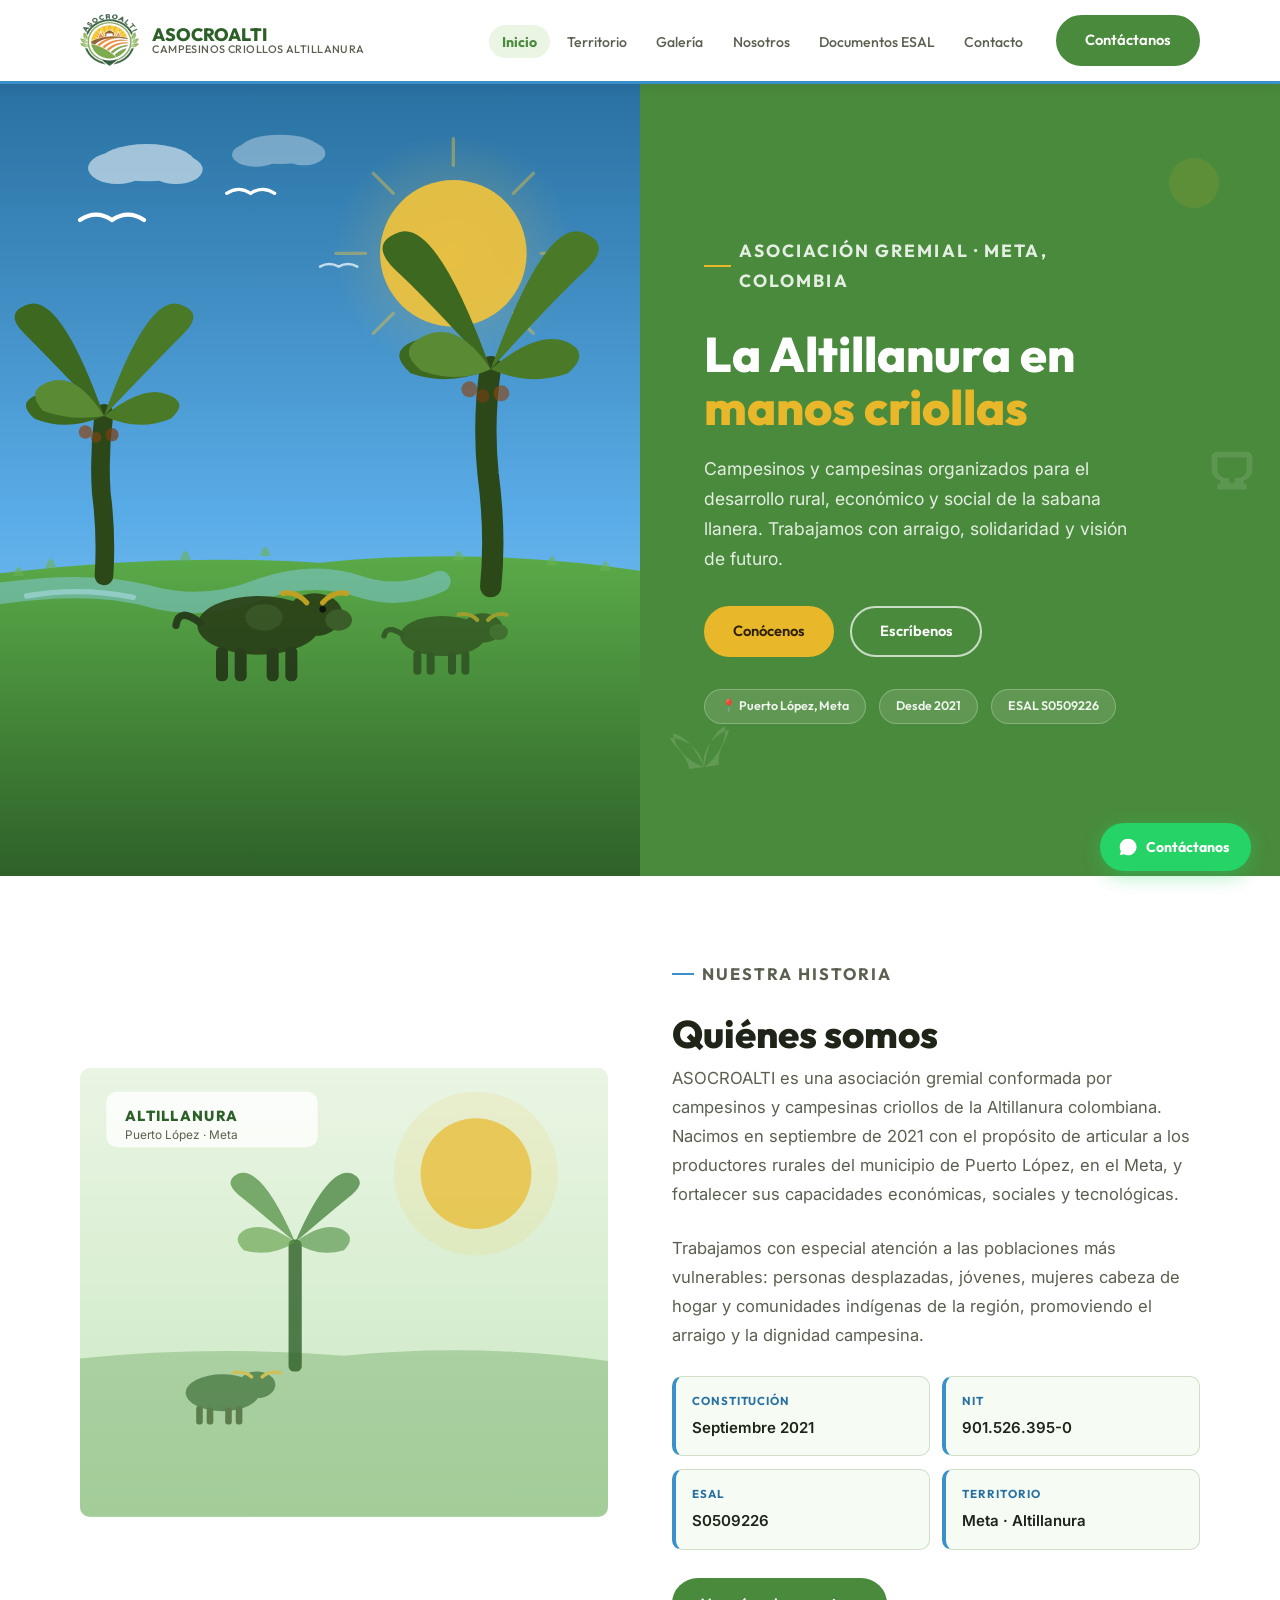
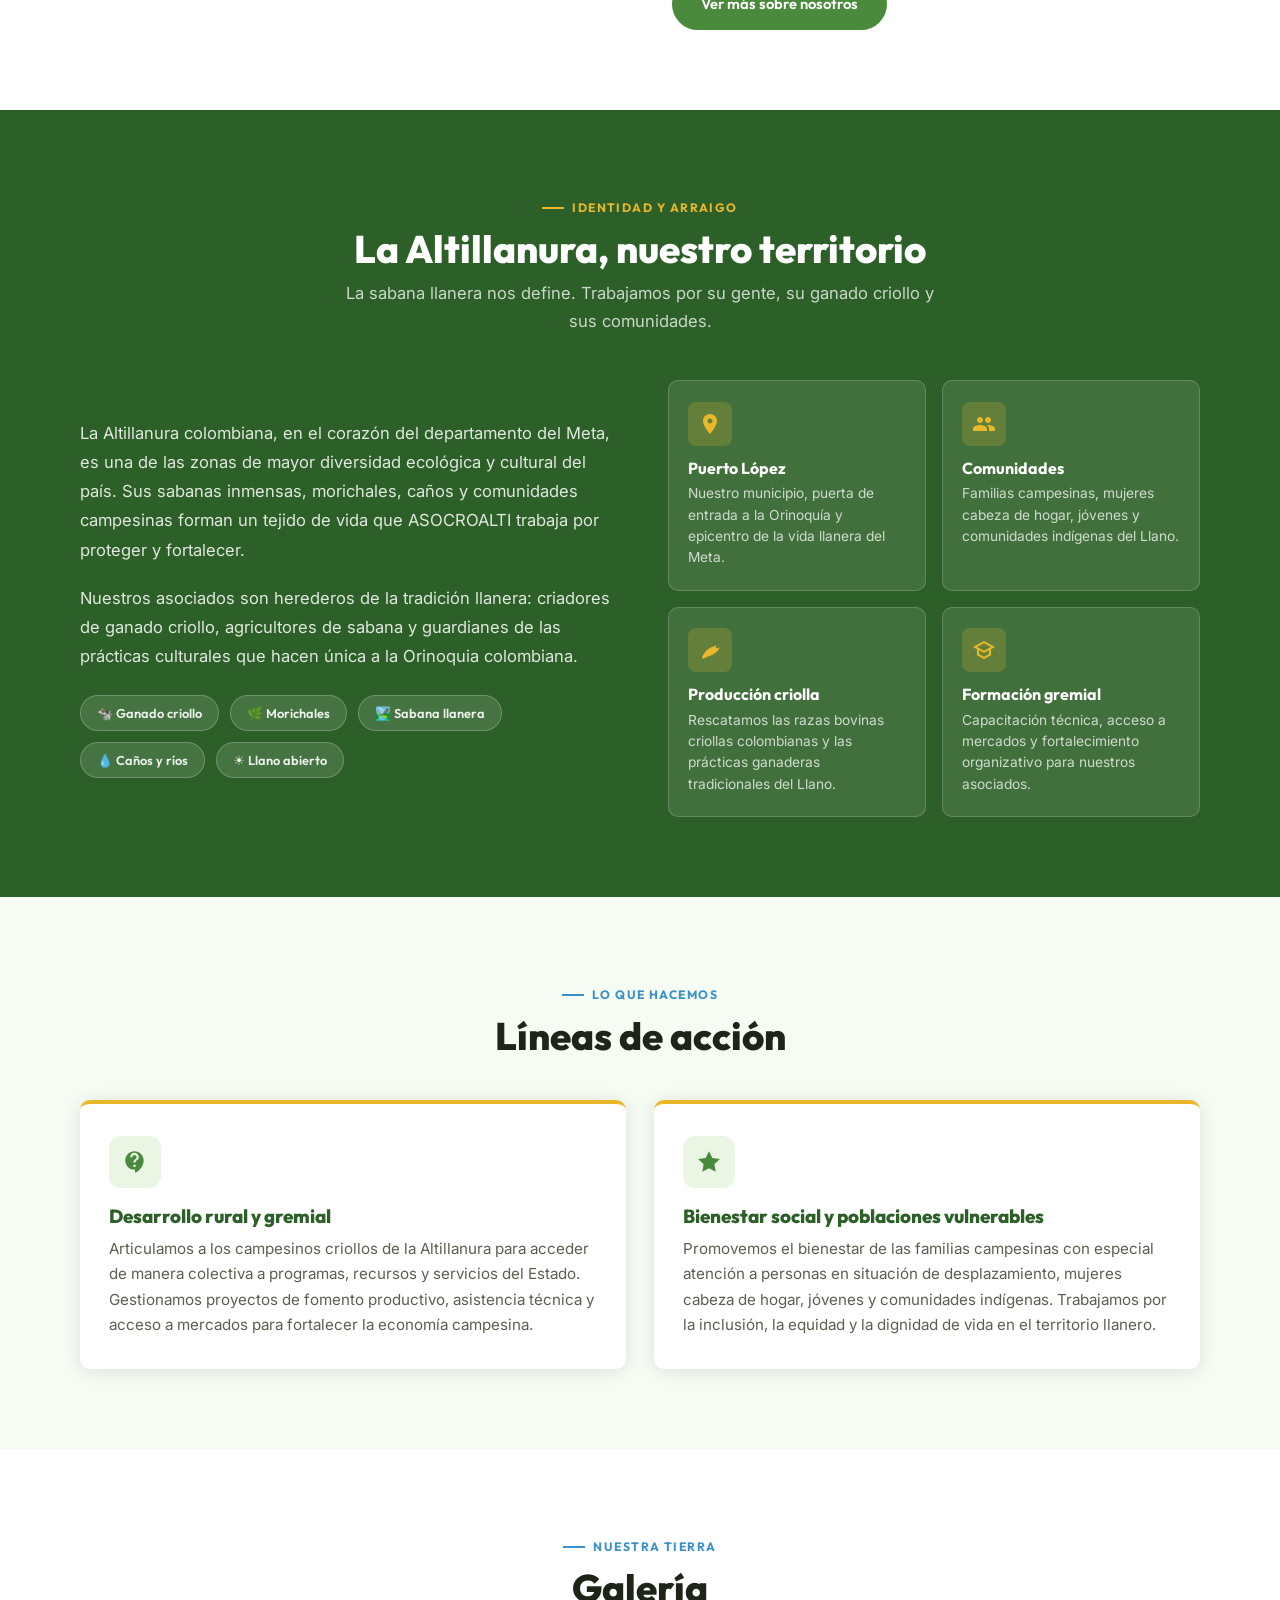
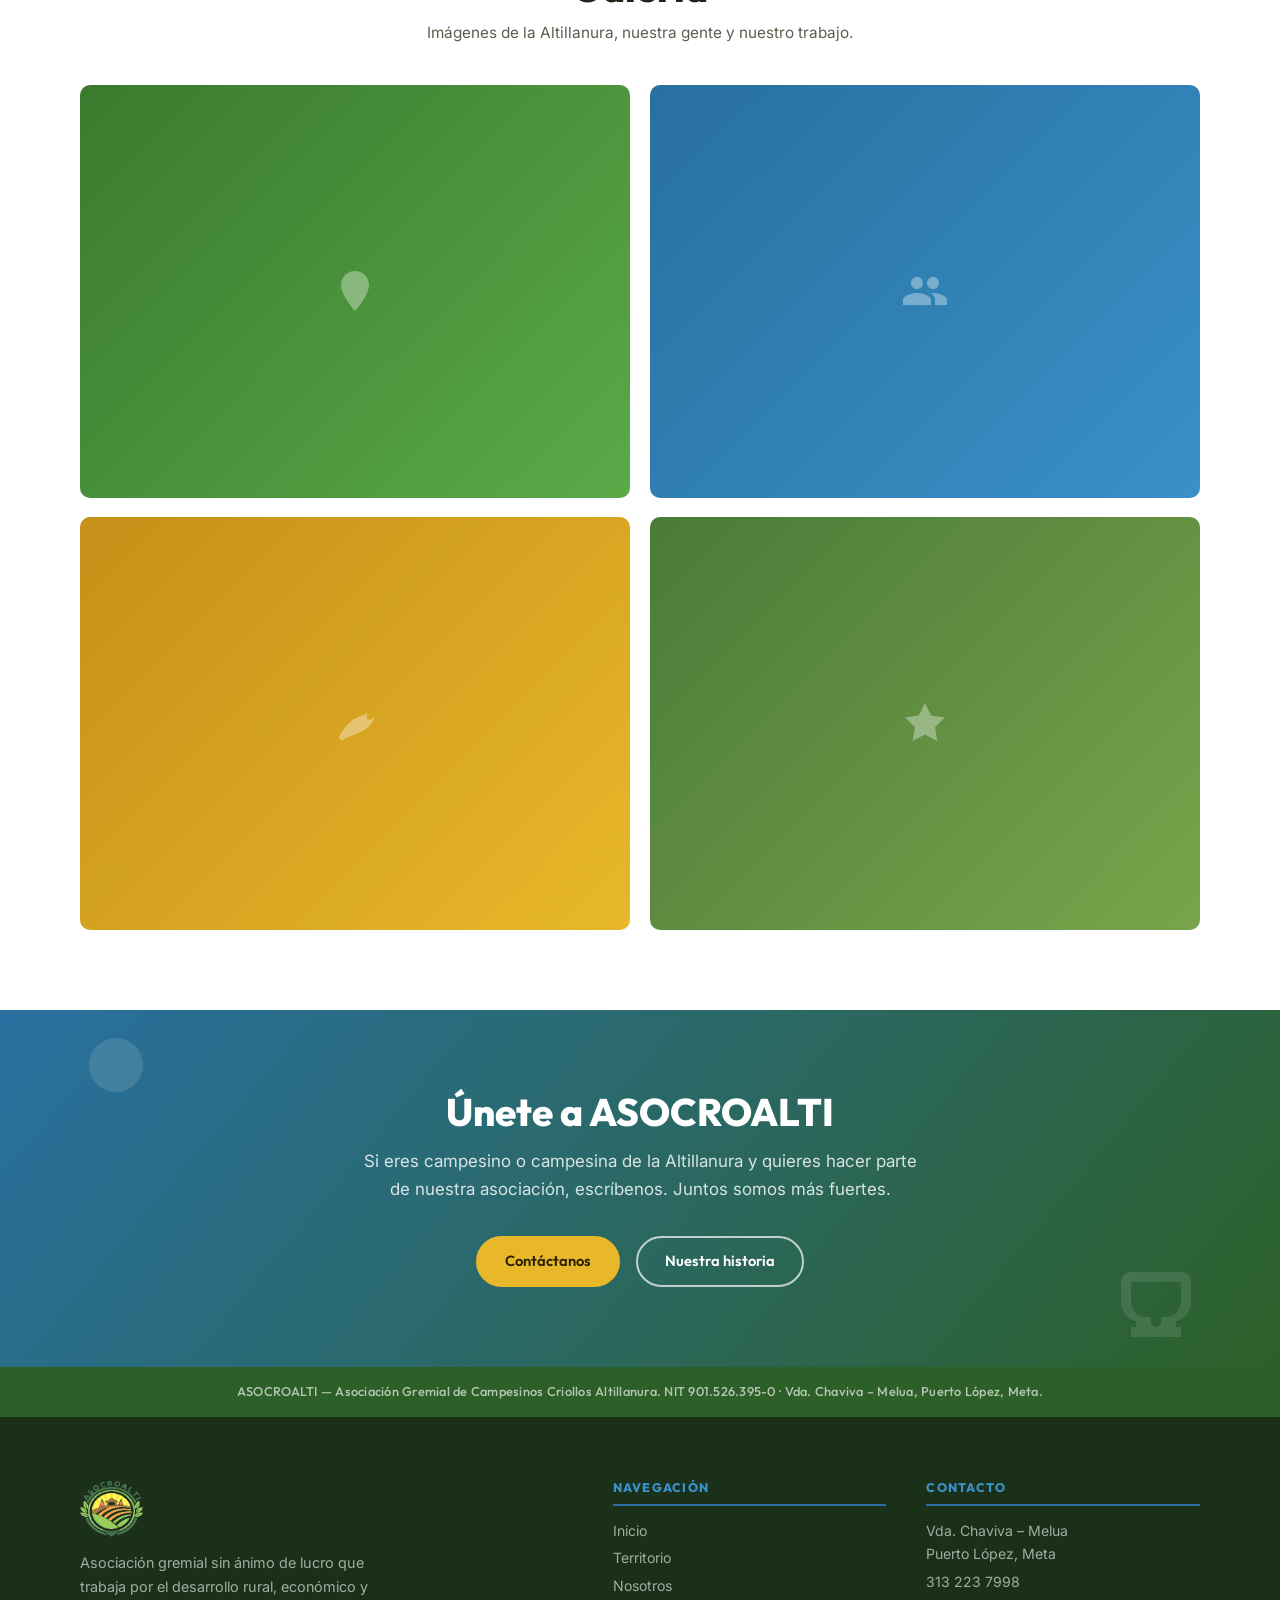
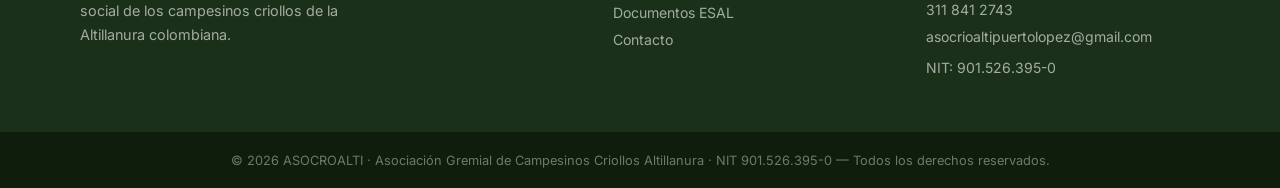
==== index.html @ 035007da "Initial Commit" ====
<!DOCTYPE html>
<html lang="es">
<head>
  <meta charset="UTF-8">
  <meta name="viewport" content="width=device-width, initial-scale=1">
  <title>ASOCROALTI — Campesinos Criollos de la Altillanura</title>
  <meta name="description" content="Asociación Gremial de Campesinos Criollos Altillanura — ASOCROALTI. Puerto López, Meta. NIT 901.526.395-0.">
  <link rel="preconnect" href="https://fonts.googleapis.com">
  <link rel="preconnect" href="https://fonts.gstatic.com" crossorigin>
  <link href="https://fonts.googleapis.com/css2?family=Outfit:wght@400;500;600;700;800&family=Inter:wght@400;500;600;700&display=swap" rel="stylesheet">
  <link rel="stylesheet" href="styles.css">
</head>
<body>

<header class="site-header">
  <div class="wrap topbar">
    <a class="logo" href="index.html" aria-label="ASOCROALTI inicio">
      <img src="assets/img/logo-asocroalti.png" alt="ASOCROALTI">
      <div class="logo-name">ASOCROALTI
        <span>Campesinos Criollos Altillanura</span>
      </div>
    </a>
    <ul class="nav" id="nav">
      <li class="active"><a href="index.html">Inicio</a></li>
      <li><a href="#territorio">Territorio</a></li>
      <li><a href="#galeria">Galería</a></li>
      <li><a href="nosotros.html">Nosotros</a></li>
      <li><a href="documentos.html">Documentos ESAL</a></li>
      <li><a href="contacto.html">Contacto</a></li>
    </ul>
    <div class="head-actions">
      <a class="btn btn-green" href="contacto.html">Contáctanos</a>
      <button class="burger" id="burger" aria-label="Abrir menú">
        <span></span><span></span><span></span>
      </button>
    </div>
  </div>
</header>

<!-- ═══════════════════════════════════════════
     HERO — Ilustración Altillanura IZQ + texto DER
     ═══════════════════════════════════════════ -->
<section class="hero" id="inicio">

  <!-- ILUSTRACIÓN SVG DE LA SABANA LLANERA -->
  <div class="hero-illustration" aria-hidden="true">
    <svg viewBox="0 0 480 600" xmlns="http://www.w3.org/2000/svg" preserveAspectRatio="xMidYMid slice">
      <defs>
        <linearGradient id="skyGrad" x1="0" y1="0" x2="0" y2="1">
          <stop offset="0%" stop-color="#2870a0"/>
          <stop offset="55%" stop-color="#5aace8"/>
          <stop offset="100%" stop-color="#a8d8f5"/>
        </linearGradient>
        <linearGradient id="groundGrad" x1="0" y1="0" x2="0" y2="1">
          <stop offset="0%" stop-color="#5aaa48"/>
          <stop offset="100%" stop-color="#2d6028"/>
        </linearGradient>
        <linearGradient id="sunGlow" cx="50%" cy="50%" r="50%" fx="50%" fy="50%">
          <stop offset="0%" stop-color="#f0c33c" stop-opacity=".35"/>
          <stop offset="100%" stop-color="#f0c33c" stop-opacity="0"/>
        </linearGradient>
        <radialGradient id="sunGlowRad" cx="50%" cy="50%" r="50%">
          <stop offset="0%" stop-color="#f0c33c" stop-opacity=".3"/>
          <stop offset="100%" stop-color="#f0c33c" stop-opacity="0"/>
        </radialGradient>
      </defs>

      <!-- Cielo -->
      <rect width="480" height="600" fill="url(#skyGrad)"/>

      <!-- Sol — aura difusa -->
      <circle cx="340" cy="130" r="90" fill="url(#sunGlowRad)"/>
      <!-- Sol cuerpo -->
      <circle cx="340" cy="130" r="55" fill="#f0c33c" opacity=".92"/>

      <!-- Rayos de sol -->
      <g stroke="#f0c33c" stroke-width="2.5" stroke-linecap="round" opacity=".42">
        <line x1="340" y1="64" x2="340" y2="44"/>
        <line x1="385" y1="85" x2="400" y2="70"/>
        <line x1="406" y1="130" x2="428" y2="130"/>
        <line x1="385" y1="175" x2="400" y2="190"/>
        <line x1="340" y1="196" x2="340" y2="216"/>
        <line x1="295" y1="175" x2="280" y2="190"/>
        <line x1="274" y1="130" x2="252" y2="130"/>
        <line x1="295" y1="85" x2="280" y2="70"/>
      </g>

      <!-- Garzas en vuelo — 3 bandadas -->
      <!-- Bandada 1 -->
      <path d="M60 105 Q72 97 84 105 Q96 97 108 105" fill="none" stroke="#fff" stroke-width="3.2" stroke-linecap="round"/>
      <!-- Bandada 2 (más pequeña, más lejos) -->
      <path d="M170 85 Q179 79 188 85 Q197 79 206 85" fill="none" stroke="#fff" stroke-width="2.4" stroke-linecap="round"/>
      <!-- Bandada 3 (muy pequeña) -->
      <path d="M240 140 Q247 136 254 140 Q261 136 268 140" fill="none" stroke="rgba(255,255,255,.7)" stroke-width="1.8" stroke-linecap="round"/>

      <!-- Nube 1 -->
      <g opacity=".55">
        <ellipse cx="110" cy="62" rx="36" ry="14" fill="#fff"/>
        <ellipse cx="88" cy="66" rx="22" ry="12" fill="#fff"/>
        <ellipse cx="132" cy="67" rx="20" ry="11" fill="#fff"/>
      </g>
      <!-- Nube 2 (más suave) -->
      <g opacity=".35">
        <ellipse cx="210" cy="52" rx="30" ry="11" fill="#fff"/>
        <ellipse cx="192" cy="56" rx="18" ry="9" fill="#fff"/>
        <ellipse cx="228" cy="55" rx="16" ry="9" fill="#fff"/>
      </g>

      <!-- Horizonte / sabana -->
      <path d="M0 370 Q120 355 240 362 Q360 350 480 368 L480 600 L0 600 Z" fill="url(#groundGrad)"/>

      <!-- Caño / río serpenteante -->
      <path d="M0 385 Q70 375 115 388 Q155 398 195 382 Q235 368 270 380 Q300 390 330 376" fill="none" stroke="#87ceeb" stroke-width="16" stroke-linecap="round" opacity=".48"/>

      <!-- Reflejos del caño -->
      <path d="M20 387 Q60 380 100 388" fill="none" stroke="#b8e4f8" stroke-width="4" stroke-linecap="round" opacity=".5"/>

      <!-- PALMA MORICHE 1 (izquierda, más baja) -->
      <g>
        <!-- Tronco curvado, típico de moriche -->
        <path d="M78 372 Q80 340 76 310 Q74 280 78 250" fill="none" stroke="#2d4818" stroke-width="14" stroke-linecap="round"/>
        <!-- Corona de palma -->
        <path d="M78 252 Q38 210 18 190 Q2 174 22 168 Q46 162 78 252 Z" fill="#3c6820"/>
        <path d="M78 252 Q118 210 138 190 Q154 174 134 168 Q110 162 78 252 Z" fill="#4a7a28"/>
        <path d="M78 252 Q48 228 28 236 Q12 242 26 254 Q50 264 78 252 Z" fill="#3c6820"/>
        <path d="M78 252 Q108 228 126 236 Q142 242 128 254 Q104 264 78 252 Z" fill="#4a7a28"/>
        <path d="M78 252 Q58 220 38 226 Q18 232 32 248 Q54 256 78 252 Z" fill="#5a8a34"/>
        <!-- frutos de moriche -->
        <circle cx="64" cy="264" r="5" fill="#8b4513" opacity=".7"/>
        <circle cx="72" cy="268" r="4" fill="#8b4513" opacity=".6"/>
        <circle cx="84" cy="266" r="5" fill="#7a3d10" opacity=".7"/>
      </g>

      <!-- PALMA MORICHE 2 (derecha, más alta) -->
      <g>
        <path d="M368 380 Q372 340 366 295 Q362 255 368 215" fill="none" stroke="#2d4818" stroke-width="16" stroke-linecap="round"/>
        <!-- Corona derecha -->
        <path d="M368 217 Q320 164 296 142 Q276 122 300 114 Q328 106 368 217 Z" fill="#3c6820"/>
        <path d="M368 217 Q416 164 440 142 Q460 122 436 114 Q408 106 368 217 Z" fill="#4a7a28"/>
        <path d="M368 217 Q334 188 310 196 Q290 204 308 220 Q336 230 368 217 Z" fill="#3c6820"/>
        <path d="M368 217 Q402 188 424 196 Q444 204 426 220 Q398 230 368 217 Z" fill="#4a7a28"/>
        <path d="M368 217 Q344 180 318 192 Q296 202 316 218 Q344 228 368 217 Z" fill="#5a8a34"/>
        <!-- frutos -->
        <circle cx="352" cy="232" r="6" fill="#8b4513" opacity=".65"/>
        <circle cx="362" cy="237" r="5" fill="#7a3d10" opacity=".6"/>
        <circle cx="376" cy="235" r="6" fill="#8b4513" opacity=".65"/>
      </g>

      <!-- GANADO CRIOLLO 1 (primer plano, más grande) -->
      <g transform="translate(148 385)" opacity=".92">
        <!-- Cuerpo -->
        <ellipse cx="46" cy="24" rx="46" ry="22" fill="#2a4018"/>
        <!-- Cabeza -->
        <ellipse cx="88" cy="16" rx="21" ry="16" fill="#2a4018"/>
        <!-- Hocico -->
        <ellipse cx="106" cy="20" rx="10" ry="8" fill="#3a5828"/>
        <!-- Ojo -->
        <circle cx="94" cy="12" r="2.5" fill="#0a0a0a"/>
        <!-- Cuernos llaneros (característicos del criollo) -->
        <path d="M82 7 Q74 -2 64 0" fill="none" stroke="#c8a020" stroke-width="4" stroke-linecap="round"/>
        <path d="M94 7 Q102 -2 112 0" fill="none" stroke="#c8a020" stroke-width="4" stroke-linecap="round"/>
        <!-- Patas -->
        <rect x="14" y="40" width="9" height="26" rx="4" fill="#243818"/>
        <rect x="28" y="41" width="9" height="25" rx="4" fill="#243818"/>
        <rect x="52" y="41" width="9" height="25" rx="4" fill="#243818"/>
        <rect x="66" y="40" width="9" height="26" rx="4" fill="#243818"/>
        <!-- Cola -->
        <path d="M2 22 Q-14 10 -16 24" fill="none" stroke="#243818" stroke-width="5.5" stroke-linecap="round"/>
        <!-- Mancha blanca (ganado criollo tiene manchas) -->
        <ellipse cx="50" cy="18" rx="14" ry="10" fill="#4a6838" opacity=".4"/>
      </g>

      <!-- GANADO CRIOLLO 2 (fondo, más pequeño, más a la derecha) -->
      <g transform="translate(300 400)" opacity=".62">
        <ellipse cx="32" cy="17" rx="32" ry="15" fill="#2a4018"/>
        <ellipse cx="62" cy="11" rx="15" ry="11" fill="#2a4018"/>
        <ellipse cx="74" cy="14" rx="7" ry="6" fill="#3a5828"/>
        <path d="M58 5 Q52 -1 44 1" fill="none" stroke="#c8a020" stroke-width="3" stroke-linecap="round"/>
        <path d="M66 5 Q72 -1 80 1" fill="none" stroke="#c8a020" stroke-width="3" stroke-linecap="round"/>
        <rect x="10" y="28" width="6" height="18" rx="3" fill="#243818"/>
        <rect x="20" y="29" width="6" height="17" rx="3" fill="#243818"/>
        <rect x="36" y="29" width="6" height="17" rx="3" fill="#243818"/>
        <rect x="46" y="28" width="6" height="18" rx="3" fill="#243818"/>
        <path d="M2 16 Q-10 8 -12 17" fill="none" stroke="#243818" stroke-width="4" stroke-linecap="round"/>
      </g>

      <!-- Pasto / pastos altos en horizonte -->
      <g fill="#6ab454" opacity=".6">
        <path d="M10 372 Q14 358 18 372"/>
        <path d="M34 366 Q38 352 42 366"/>
        <path d="M135 360 Q139 346 143 360"/>
        <path d="M195 357 Q199 343 203 357"/>
        <path d="M340 360 Q344 346 348 360"/>
        <path d="M410 364 Q414 350 418 364"/>
        <path d="M450 368 Q454 354 458 368"/>
      </g>
    </svg>
  </div>

  <!-- TEXTO HERO -->
  <div class="hero-text">
    <!-- Decoraciones: sol y palma de fondo -->
    <span class="deco-icon" aria-hidden="true" style="top:5%;right:4%;width:120px;height:120px;opacity:.12;transform:rotate(12deg);color:var(--gold)">
      <svg viewBox="0 0 24 24" width="120" height="120" fill="currentColor"><circle cx="12" cy="12" r="5"/><path d="M12 1v2M12 21v2M4.22 4.22l1.42 1.42M18.36 18.36l1.42 1.42M1 12h2M21 12h2M4.22 19.78l1.42-1.42M18.36 5.64l1.42-1.42"/></svg>
    </span>
    <span class="deco-icon" aria-hidden="true" style="bottom:8%;left:3%;width:90px;height:90px;opacity:.13;transform:rotate(-8deg);color:#fff">
      <!-- palma moriche simplificada -->
      <svg viewBox="0 0 24 24" width="90" height="90" fill="currentColor"><path d="M12 22V12M12 12C12 8 15 4 20 3c-1 3-4 5-4 9M12 12C12 8 9 4 4 3c1 3 4 5 4 9M12 12C8 10 5 6 5 2c3 1 5 4 7 10M12 12c4-2 7-6 7-10-3 1-5 4-7 10"/></svg>
    </span>
    <span class="deco-icon" aria-hidden="true" style="top:45%;right:2%;width:70px;height:70px;opacity:.10;color:#fff">
      <!-- cabeza de ganado simplificada -->
      <svg viewBox="0 0 24 24" width="70" height="70" fill="currentColor"><path d="M19 6c0-1.1-.9-2-2-2H7C5.9 4 5 4.9 5 6v4c0 1.86 1.28 3.41 3 3.86V15H7v2h10v-2h-1v-1.14C17.72 13.41 19 11.86 19 10V6zm-7 9c-.55 0-1-.45-1-1v-1h2v1c0 .55-.45 1-1 1zm5-5c0 1.65-1.35 3-3 3h-4c-1.65 0-3-1.35-3-3V6h10v4z"/></svg>
    </span>

    <div>
      <p class="hero-eyebrow">Asociación Gremial · Meta, Colombia</p>
      <h1>La Altillanura en <em>manos criollas</em></h1>
      <p>Campesinos y campesinas organizados para el desarrollo rural, económico y social de la sabana llanera. Trabajamos con arraigo, solidaridad y visión de futuro.</p>
      <div style="display:flex; gap:1rem; flex-wrap:wrap; margin-bottom:2rem">
        <a class="btn btn-gold" href="nosotros.html">Conócenos</a>
        <a class="btn btn-outline" href="contacto.html">Escríbenos</a>
      </div>
      <div class="hero-badges">
        <span class="hero-badge">📍 Puerto López, Meta</span>
        <span class="hero-badge">Desde 2021</span>
        <span class="hero-badge">ESAL S0509226</span>
      </div>
    </div>
  </div>

</section>

<!-- ═══════════════════════════════════════════
     QUIÉNES SOMOS
     ═══════════════════════════════════════════ -->
<section class="section" id="nosotros-index">
  <div class="wrap">
    <div class="about-split">
      <div class="about-visual">
        <!-- Composición visual de la identidad llanera -->
        <svg viewBox="0 0 400 340" xmlns="http://www.w3.org/2000/svg" style="width:100%;height:100%;min-height:280px">
          <defs>
            <linearGradient id="aboutBg" x1="0" y1="0" x2="0" y2="1">
              <stop offset="0%" stop-color="#eaf5e4"/>
              <stop offset="100%" stop-color="#c8e8c0"/>
            </linearGradient>
          </defs>
          <rect width="400" height="340" fill="url(#aboutBg)"/>
          <!-- Silueta llano + horizonte -->
          <path d="M0 220 Q100 210 200 218 Q300 208 400 222 L400 340 L0 340 Z" fill="#4a8a3c" opacity=".3"/>
          <!-- Sol dorado -->
          <circle cx="300" cy="80" r="42" fill="#e8b82a" opacity=".7"/>
          <circle cx="300" cy="80" r="62" fill="#e8b82a" opacity=".12"/>
          <!-- Palma estilizada -->
          <rect x="158" y="130" width="10" height="100" rx="4" fill="#2d6028" opacity=".8"/>
          <path d="M163 132 Q135 108 120 96 Q108 86 120 80 Q138 74 163 132Z" fill="#4a8a3c" opacity=".7"/>
          <path d="M163 132 Q191 108 206 96 Q218 86 206 80 Q188 74 163 132Z" fill="#3a7a30" opacity=".7"/>
          <path d="M163 132 Q142 116 126 122 Q114 128 124 138 Q144 144 163 132Z" fill="#5a9a40" opacity=".6"/>
          <path d="M163 132 Q184 116 198 122 Q210 128 200 138 Q180 144 163 132Z" fill="#4a8a3c" opacity=".6"/>
          <!-- Ganado pequeño decorativo -->
          <g transform="translate(80 230)" opacity=".6">
            <ellipse cx="28" cy="16" rx="28" ry="14" fill="#2d6028"/>
            <ellipse cx="54" cy="10" rx="14" ry="10" fill="#2d6028"/>
            <path d="M50 4 Q44 -1 36 1" fill="none" stroke="#e8b82a" stroke-width="2.5" stroke-linecap="round"/>
            <path d="M58 4 Q64 -1 72 1" fill="none" stroke="#e8b82a" stroke-width="2.5" stroke-linecap="round"/>
            <rect x="8" y="26" width="5" height="14" rx="2" fill="#2d4818"/>
            <rect x="16" y="27" width="5" height="13" rx="2" fill="#2d4818"/>
            <rect x="30" y="27" width="5" height="13" rx="2" fill="#2d4818"/>
            <rect x="38" y="26" width="5" height="14" rx="2" fill="#2d4818"/>
          </g>
          <!-- Etiqueta -->
          <rect x="20" y="18" width="160" height="42" rx="8" fill="white" opacity=".8"/>
          <text x="34" y="40" font-family="Outfit, sans-serif" font-size="11" font-weight="800" fill="#2d6028" letter-spacing="1">ALTILLANURA</text>
          <text x="34" y="54" font-family="Inter, sans-serif" font-size="9" fill="#5a6050">Puerto López · Meta</text>
        </svg>
      </div>
      <div class="about-text reveal">
        <p class="sec-label">Nuestra historia</p>
        <h2 class="sec-title">Quiénes somos</h2>
        <p>ASOCROALTI es una asociación gremial conformada por campesinos y campesinas criollos de la Altillanura colombiana. Nacimos en septiembre de 2021 con el propósito de articular a los productores rurales del municipio de Puerto López, en el Meta, y fortalecer sus capacidades económicas, sociales y tecnológicas.</p>
        <p>Trabajamos con especial atención a las poblaciones más vulnerables: personas desplazadas, jóvenes, mujeres cabeza de hogar y comunidades indígenas de la región, promoviendo el arraigo y la dignidad campesina.</p>
        <div class="about-datos">
          <div class="about-dato">
            <strong>Constitución</strong>
            <span>Septiembre 2021</span>
          </div>
          <div class="about-dato">
            <strong>NIT</strong>
            <span>901.526.395-0</span>
          </div>
          <div class="about-dato">
            <strong>ESAL</strong>
            <span>S0509226</span>
          </div>
          <div class="about-dato">
            <strong>Territorio</strong>
            <span>Meta · Altillanura</span>
          </div>
        </div>
        <div style="margin-top:1.8rem">
          <a class="btn btn-green" href="nosotros.html">Ver más sobre nosotros</a>
        </div>
      </div>
    </div>
  </div>
</section>

<!-- ═══════════════════════════════════════════
     TERRITORIO — sección única de ASOCROALTI
     ═══════════════════════════════════════════ -->
<section class="section section-green" id="territorio">
  <div class="wrap">
    <div class="reveal" style="text-align:center; margin-bottom:2.8rem">
      <p class="sec-label" style="justify-content:center">Identidad y arraigo</p>
      <h2 class="sec-title" style="color:#fff">La Altillanura, nuestro territorio</h2>
      <p style="color:rgba(255,255,255,.75); max-width:600px; margin:0 auto; font-size:1.04rem; line-height:1.7">La sabana llanera nos define. Trabajamos por su gente, su ganado criollo y sus comunidades.</p>
    </div>
    <div class="territorio-wrap reveal">
      <div class="territorio-text">
        <p>La Altillanura colombiana, en el corazón del departamento del Meta, es una de las zonas de mayor diversidad ecológica y cultural del país. Sus sabanas inmensas, morichales, caños y comunidades campesinas forman un tejido de vida que ASOCROALTI trabaja por proteger y fortalecer.</p>
        <p>Nuestros asociados son herederos de la tradición llanera: criadores de ganado criollo, agricultores de sabana y guardianes de las prácticas culturales que hacen única a la Orinoquia colombiana.</p>
        <div class="territorio-tags">
          <span class="territorio-tag">🐄 Ganado criollo</span>
          <span class="territorio-tag">🌿 Morichales</span>
          <span class="territorio-tag">🏞️ Sabana llanera</span>
          <span class="territorio-tag">💧 Caños y ríos</span>
          <span class="territorio-tag">☀️ Llano abierto</span>
        </div>
      </div>
      <div class="territorio-cards">
        <div class="territorio-card">
          <div class="territorio-card-icon">
            <svg viewBox="0 0 24 24" width="24" height="24"><path d="M12 2C8.13 2 5 5.13 5 9c0 5.25 7 13 7 13s7-7.75 7-13c0-3.87-3.13-7-7-7zm0 9.5c-1.38 0-2.5-1.12-2.5-2.5s1.12-2.5 2.5-2.5 2.5 1.12 2.5 2.5-1.12 2.5-2.5 2.5z"/></svg>
          </div>
          <h4>Puerto López</h4>
          <p>Nuestro municipio, puerta de entrada a la Orinoquía y epicentro de la vida llanera del Meta.</p>
        </div>
        <div class="territorio-card">
          <div class="territorio-card-icon">
            <svg viewBox="0 0 24 24" width="24" height="24"><path d="M16 11c1.66 0 2.99-1.34 2.99-3S17.66 5 16 5c-1.66 0-3 1.34-3 3s1.34 3 3 3zm-8 0c1.66 0 2.99-1.34 2.99-3S9.66 5 8 5C6.34 5 5 6.34 5 8s1.34 3 3 3zm0 2c-2.33 0-7 1.17-7 3.5V19h14v-2.5c0-2.33-4.67-3.5-7-3.5zm8 0c-.29 0-.62.02-.97.05 1.16.84 1.97 1.97 1.97 3.45V19h6v-2.5c0-2.33-4.67-3.5-7-3.5z"/></svg>
          </div>
          <h4>Comunidades</h4>
          <p>Familias campesinas, mujeres cabeza de hogar, jóvenes y comunidades indígenas del Llano.</p>
        </div>
        <div class="territorio-card">
          <div class="territorio-card-icon">
            <svg viewBox="0 0 24 24" width="24" height="24"><path d="M17 8C8 10 5.9 16.17 3.82 19.32L5.71 21l1-1C10 18 19 17 22 9c-1.54 1.27-2.58 1.5-4 1C18 7 18.5 6.22 17 8z"/></svg>
          </div>
          <h4>Producción criolla</h4>
          <p>Rescatamos las razas bovinas criollas colombianas y las prácticas ganaderas tradicionales del Llano.</p>
        </div>
        <div class="territorio-card">
          <div class="territorio-card-icon">
            <svg viewBox="0 0 24 24" width="24" height="24"><path d="M12 3L1 9l4 2.18v6L12 21l7-3.82v-6L23 9 12 3zm6.82 6L12 12.72 5.18 9 12 5.28 18.82 9zM17 15.99l-5 2.73-5-2.73v-3.72L12 15l5-2.73v3.72z"/></svg>
          </div>
          <h4>Formación gremial</h4>
          <p>Capacitación técnica, acceso a mercados y fortalecimiento organizativo para nuestros asociados.</p>
        </div>
      </div>
    </div>
  </div>
</section>

<!-- ═══════════════════════════════════════════
     LÍNEAS DE ACCIÓN
     ═══════════════════════════════════════════ -->
<section class="section section-cream" id="lineas">
  <div class="wrap">
    <div class="reveal" style="text-align:center; margin-bottom:.5rem">
      <p class="sec-label" style="justify-content:center">Lo que hacemos</p>
      <h2 class="sec-title">Líneas de acción</h2>
    </div>
    <div class="lineas-grid reveal">

      <div class="linea-card">
        <div class="linea-card-icon">
          <svg viewBox="0 0 24 24" width="26" height="26"><path d="M11.5 2C6.81 2 3 5.81 3 10.5S6.81 19 11.5 19h.5v3c4.86-2.34 8-7 8-11.5C20 5.81 16.19 2 11.5 2zm1 14.5h-2v-2h2v2zm0-4h-2c0-3.25 3-3 3-5 0-1.1-.9-2-2-2s-2 .9-2 2h-2c0-2.21 1.79-4 4-4s4 1.79 4 4c0 2.5-3 2.75-3 5z"/></svg>
        </div>
        <h3>Desarrollo rural y gremial</h3>
        <p>Articulamos a los campesinos criollos de la Altillanura para acceder de manera colectiva a programas, recursos y servicios del Estado. Gestionamos proyectos de fomento productivo, asistencia técnica y acceso a mercados para fortalecer la economía campesina.</p>
      </div>

      <div class="linea-card">
        <div class="linea-card-icon">
          <svg viewBox="0 0 24 24" width="26" height="26"><path d="M12 2L15.09 8.26L22 9.27L17 14.14L18.18 21.02L12 17.77L5.82 21.02L7 14.14L2 9.27L8.91 8.26L12 2z"/></svg>
        </div>
        <h3>Bienestar social y poblaciones vulnerables</h3>
        <p>Promovemos el bienestar de las familias campesinas con especial atención a personas en situación de desplazamiento, mujeres cabeza de hogar, jóvenes y comunidades indígenas. Trabajamos por la inclusión, la equidad y la dignidad de vida en el territorio llanero.</p>
      </div>

    </div>
  </div>
</section>

<!-- ═══════════════════════════════════════════
     GALERÍA
     ═══════════════════════════════════════════ -->
<section class="section" id="galeria">
  <div class="wrap">
    <div class="reveal" style="text-align:center; margin-bottom:.5rem">
      <p class="sec-label" style="justify-content:center">Nuestra tierra</p>
      <h2 class="sec-title">Galería</h2>
      <p style="color:var(--gray); max-width:500px; margin:0 auto; margin-top:.5rem; font-size:.96rem">Imágenes de la Altillanura, nuestra gente y nuestro trabajo.</p>
    </div>
    <div class="gallery-grid reveal">
      <div class="gal-item gal-1">
        <div class="gal-placeholder">
          <svg viewBox="0 0 24 24" width="48" height="48"><path d="M12 2C8.13 2 5 5.13 5 9c0 5.25 7 13 7 13s7-7.75 7-13c0-3.87-3.13-7-7-7z"/></svg>
        </div>
        <div class="gal-overlay"><span>Territorio llanero</span></div>
        <!--
          Reemplazar por <img src="assets/img/galeria-1.jpg" alt="Territorio llanero" loading="lazy">
        -->
      </div>
      <div class="gal-item gal-2">
        <div class="gal-placeholder">
          <svg viewBox="0 0 24 24" width="48" height="48"><path d="M16 11c1.66 0 2.99-1.34 2.99-3S17.66 5 16 5c-1.66 0-3 1.34-3 3s1.34 3 3 3zm-8 0c1.66 0 2.99-1.34 2.99-3S9.66 5 8 5C6.34 5 5 6.34 5 8s1.34 3 3 3zm0 2c-2.33 0-7 1.17-7 3.5V19h14v-2.5c0-2.33-4.67-3.5-7-3.5zm8 0c-.29 0-.62.02-.97.05 1.16.84 1.97 1.97 1.97 3.45V19h6v-2.5c0-2.33-4.67-3.5-7-3.5z"/></svg>
        </div>
        <div class="gal-overlay"><span>Familias asociadas</span></div>
        <!--
          Reemplazar por <img src="assets/img/galeria-2.jpg" alt="Familias asociadas" loading="lazy">
        -->
      </div>
      <div class="gal-item gal-3">
        <div class="gal-placeholder">
          <svg viewBox="0 0 24 24" width="48" height="48"><path d="M17 8C8 10 5.9 16.17 3.82 19.32L5.71 21l1-1C10 18 19 17 22 9c-1.54 1.27-2.58 1.5-4 1C18 7 18.5 6.22 17 8z"/></svg>
        </div>
        <div class="gal-overlay"><span>Ganado criollo</span></div>
        <!--
          Reemplazar por <img src="assets/img/galeria-3.jpg" alt="Ganado criollo" loading="lazy">
        -->
      </div>
      <div class="gal-item gal-4">
        <div class="gal-placeholder">
          <svg viewBox="0 0 24 24" width="48" height="48"><path d="M12 2L15.09 8.26L22 9.27L17 14.14L18.18 21.02L12 17.77L5.82 21.02L7 14.14L2 9.27L8.91 8.26L12 2z"/></svg>
        </div>
        <div class="gal-overlay"><span>Actividades gremiales</span></div>
        <!--
          Reemplazar por <img src="assets/img/galeria-4.jpg" alt="Actividades gremiales" loading="lazy">
        -->
      </div>
    </div>
  </div>
</section>

<!-- ═══════════════════════════════════════════
     CTA
     ═══════════════════════════════════════════ -->
<section class="cta-band">
  <!-- Decoraciones CTA: sol + ganado en fondo -->
  <span class="deco-icon" aria-hidden="true" style="top:-10px;left:4%;width:130px;height:130px;opacity:.12;color:#fff">
    <svg viewBox="0 0 24 24" width="130" height="130" fill="currentColor"><circle cx="12" cy="12" r="5"/><path d="M12 1v2M12 21v2M4.22 4.22l1.42 1.42M18.36 18.36l1.42 1.42M1 12h2M21 12h2M4.22 19.78l1.42-1.42M18.36 5.64l1.42-1.42"/></svg>
  </span>
  <span class="deco-icon" aria-hidden="true" style="bottom:-5px;right:5%;width:120px;height:120px;opacity:.11;transform:scaleX(-1);color:#fff">
    <svg viewBox="0 0 24 24" width="120" height="120" fill="currentColor"><path d="M19 6c0-1.1-.9-2-2-2H7C5.9 4 5 4.9 5 6v4c0 1.86 1.28 3.41 3 3.86V15H7v2h10v-2h-1v-1.14C17.72 13.41 19 11.86 19 10V6zm-7 9c-.55 0-1-.45-1-1v-1h2v1c0 .55-.45 1-1 1zm5-5c0 1.65-1.35 3-3 3h-4c-1.65 0-3-1.35-3-3V6h10v4z"/></svg>
  </span>
  <div class="wrap" style="position:relative;z-index:1">
    <div class="reveal">
      <h2>Únete a ASOCROALTI</h2>
      <p>Si eres campesino o campesina de la Altillanura y quieres hacer parte de nuestra asociación, escríbenos. Juntos somos más fuertes.</p>
      <div class="cta-actions">
        <a class="btn btn-gold" href="contacto.html">Contáctanos</a>
        <a class="btn btn-outline" href="nosotros.html">Nuestra historia</a>
      </div>
    </div>
  </div>
</section>

<div class="objeto-strip">
  <div class="wrap">
    <p>ASOCROALTI — Asociación Gremial de Campesinos Criollos Altillanura. NIT 901.526.395-0 · Vda. Chaviva – Melua, Puerto López, Meta.</p>
  </div>
</div>

<footer class="site-footer">
  <div class="foot-top">
    <div class="wrap">
      <div class="foot-grid">
        <div class="foot-brand">
          <img src="assets/img/logo-asocroalti.png" alt="ASOCROALTI">
          <p>Asociación gremial sin ánimo de lucro que trabaja por el desarrollo rural, económico y social de los campesinos criollos de la Altillanura colombiana.</p>
        </div>
        <div class="foot-col">
          <h4>Navegación</h4>
          <a href="index.html">Inicio</a>
          <a href="#territorio">Territorio</a>
          <a href="nosotros.html">Nosotros</a>
          <a href="documentos.html">Documentos ESAL</a>
          <a href="contacto.html">Contacto</a>
        </div>
        <div class="foot-col">
          <h4>Contacto</h4>
          <p>Vda. Chaviva – Melua<br>Puerto López, Meta</p>
          <a href="tel:+573132237998" style="margin-top:.4rem">313 223 7998</a>
          <a href="tel:+573118412743" style="margin-top:.2rem">311 841 2743</a>
          <a href="mailto:asocrioaltipuertolopez@gmail.com" style="margin-top:.3rem">asocrioaltipuertolopez@gmail.com</a>
          <p style="margin-top:.5rem">NIT: 901.526.395-0</p>
        </div>
      </div>
    </div>
  </div>
  <div class="foot-bottom">
    <div class="wrap">
      © <span id="year"></span> ASOCROALTI · Asociación Gremial de Campesinos Criollos Altillanura · NIT 901.526.395-0 — Todos los derechos reservados.
    </div>
  </div>
</footer>

<a class="float-wa" href="https://api.whatsapp.com/send?phone=573132237998&text=Hola%20ASOCROALTI" target="_blank" rel="noopener">
  <svg viewBox="0 0 24 24"><path d="M12 2a10 10 0 0 0-8.6 15l-1.3 4.9 5-1.3A10 10 0 1 0 12 2z"/></svg>
  Contáctanos
</a>

<script src="main.js"></script>
</body>
</html>
---- styles.css ----
/* ============================================================
   ASOCROALTI — Styles
   Asociación Gremial de Campesinos Criollos Altillanura
   Paleta: verde llanero + dorado + celeste cielo
   Fuentes: Outfit (headings) + Inter (body)
   ============================================================ */

/* ── RESET / BASE ── */
*, *::before, *::after { box-sizing: border-box; margin: 0; padding: 0; }

:root {
  --green:       #4a8a3c;   /* verde del logo */
  --green-dark:  #2d6028;
  --green-light: #eaf5e4;
  --gold:        #e8b82a;   /* dorado del logo */
  --gold-dark:   #c49018;
  --gold-light:  #fef8d8;
  --sky:         #3a90c8;   /* cielo llanero */
  --sky-dark:    #2870a0;
  --sky-light:   #e4f2fb;
  --olive:       #78a54b;   /* verde oliva del logo */
  --earth:       #2d2000;
  --ink:         #1e2418;
  --gray:        #5a6050;
  --line:        #d0ddc8;
  --cream:       #f6fbf4;
  --shadow:      0 2px 18px rgba(0,0,0,.11);
  --shadow-lg:   0 6px 36px rgba(0,0,0,.16);
  --head: "Outfit", system-ui, sans-serif;
  --body: "Inter", system-ui, sans-serif;
  --radius: 10px;
  --wrap: 1200px;
}

html { scroll-behavior: smooth; }
body {
  font-family: var(--body);
  font-size: 1rem;
  line-height: 1.65;
  color: var(--ink);
  background: #fff;
}

img { display: block; max-width: 100%; height: auto; }
a { color: inherit; text-decoration: none; }
ul { list-style: none; }

.wrap {
  max-width: var(--wrap);
  margin-inline: auto;
  padding-inline: clamp(1.2rem, 4vw, 2.5rem);
}

/* ── TYPOGRAPHY ── */
h1, h2, h3, h4, h5 {
  font-family: var(--head);
  line-height: 1.18;
  font-weight: 700;
}

/* ── BUTTONS ── */
.btn {
  display: inline-flex;
  align-items: center;
  gap: .5rem;
  font-family: var(--head);
  font-size: .92rem;
  font-weight: 600;
  padding: .72rem 1.7rem;
  border-radius: 100px;   /* pill — distinto a ASOJEDC (squared) */
  border: 2px solid transparent;
  cursor: pointer;
  transition: transform .15s, box-shadow .15s, background .2s;
  white-space: nowrap;
}
.btn:hover { transform: translateY(-2px); box-shadow: 0 6px 18px rgba(0,0,0,.18); }
.btn-green  { background: var(--green); color: #fff; border-color: var(--green); }
.btn-green:hover { background: var(--green-dark); border-color: var(--green-dark); }
.btn-gold   { background: var(--gold); color: var(--earth); border-color: var(--gold); }
.btn-gold:hover { background: var(--gold-dark); border-color: var(--gold-dark); }
.btn-outline { background: transparent; color: #fff; border-color: rgba(255,255,255,.7); }
.btn-outline:hover { background: rgba(255,255,255,.12); }

/* ── HEADER ── */
.site-header {
  position: sticky;
  top: 0;
  z-index: 100;
  background: #fff;
  border-bottom: 3px solid var(--sky); /* celeste — distinto al dorado de ASOJEDC */
  box-shadow: 0 2px 12px rgba(0,0,0,.08);
}
.topbar {
  display: flex;
  align-items: center;
  gap: 1.2rem;
  padding-block: .9rem;
}
.logo {
  display: flex;
  align-items: center;
  gap: .85rem;
  flex-shrink: 0;
}
.logo img {
  height: 52px;
  width: auto;
}
.logo-name {
  font-family: var(--head);
  font-size: 1.12rem;
  font-weight: 800;
  color: var(--green-dark);  /* verde oscuro */
  letter-spacing: -.01em;
  line-height: 1.1;
}
.logo-name span {
  display: block;
  font-size: .68rem;
  font-weight: 500;
  color: var(--gray);
  letter-spacing: .04em;
  text-transform: uppercase;
}
.nav {
  display: flex;
  gap: .2rem;
  margin-left: auto;
}
.nav a {
  font-family: var(--head);
  font-size: .88rem;
  font-weight: 500;
  padding: .48rem .82rem;
  border-radius: 100px;
  transition: background .15s, color .15s;
  color: var(--gray);
}
.nav a:hover { background: var(--green-light); color: var(--green-dark); }
.nav li.active a { background: var(--green-light); color: var(--green); font-weight: 700; }
.head-actions {
  display: flex;
  align-items: center;
  gap: .7rem;
  flex-shrink: 0;
}
.burger {
  display: none;
  flex-direction: column;
  gap: 5px;
  background: none;
  border: none;
  cursor: pointer;
  padding: .4rem;
}
.burger span {
  display: block;
  width: 24px;
  height: 2px;
  background: var(--ink);
  border-radius: 2px;
  transition: all .25s;
}

/* ── HERO — ilustración IZQ + texto DER (inverso a CORFUTURO) ── */
.hero {
  display: grid;
  grid-template-columns: 1fr 1fr;
  min-height: 88vh;
}
.hero-illustration {
  position: relative;
  overflow: hidden;
  background: #4a9ed4; /* fallback cielo */
  min-height: 400px;
}
.hero-illustration svg {
  position: absolute;
  inset: 0;
  width: 100%;
  height: 100%;
  display: block;
}
.hero-text {
  background: var(--green);
  color: #fff;
  display: flex;
  flex-direction: column;
  justify-content: center;
  padding: clamp(2.5rem, 6vw, 5rem) clamp(2rem, 5vw, 4.5rem);
  position: relative;
  overflow: hidden;
}
.hero-eyebrow {
  display: inline-flex;
  align-items: center;
  gap: .5rem;
  font-family: var(--head);
  font-size: .78rem;
  font-weight: 700;
  letter-spacing: .12em;
  text-transform: uppercase;
  color: var(--gold);
  margin-bottom: 1.1rem;
}
.hero-eyebrow::before {
  content: '';
  display: block;
  width: 28px;
  height: 2px;
  background: var(--gold);
}
.hero-text h1 {
  font-size: clamp(2rem, 3.8vw, 3.2rem);
  font-weight: 800;
  line-height: 1.1;
  color: #fff;
  margin-bottom: 1.2rem;
}
.hero-text h1 em {
  font-style: normal;
  color: var(--gold);
}
.hero-text p {
  font-size: clamp(.97rem, 1.5vw, 1.1rem);
  color: rgba(255,255,255,.85);
  max-width: 440px;
  margin-bottom: 2rem;
  line-height: 1.7;
}
.hero-badges {
  display: flex;
  gap: .8rem;
  flex-wrap: wrap;
}
.hero-badge {
  background: rgba(255,255,255,.12);
  border: 1px solid rgba(255,255,255,.25);
  border-radius: 100px;
  padding: .38rem 1rem;
  font-family: var(--head);
  font-size: .78rem;
  font-weight: 600;
  color: rgba(255,255,255,.9);
}

/* ── SECTION BASE ── */
.section { padding: 5rem 0; }
.section-cream { background: var(--cream); }
.section-gold  { background: var(--gold-light); }
.section-sky   { background: var(--sky-light); }
.section-green {
  background: var(--green-dark);
  color: #fff;
}

.sec-label {
  display: inline-flex;
  align-items: center;
  gap: .5rem;
  font-family: var(--head);
  font-size: .76rem;
  font-weight: 700;
  letter-spacing: .12em;
  text-transform: uppercase;
  color: var(--sky);
  margin-bottom: .6rem;
}
.sec-label::before {
  content: '';
  display: block;
  width: 22px;
  height: 2px;
  background: var(--sky);
}
.sec-title {
  font-family: var(--head);
  font-size: clamp(1.6rem, 3vw, 2.4rem);
  font-weight: 800;
  color: var(--ink);
  margin-bottom: .4rem;
}
.section-green .sec-title { color: #fff; }
.section-green .sec-label { color: var(--gold); }
.section-green .sec-label::before { background: var(--gold); }

/* ── QUIÉNES SOMOS (índice) ── */
.about-split {
  display: grid;
  grid-template-columns: 1fr 1fr;
  gap: 4rem;
  align-items: center;
}
.about-visual {
  position: relative;
  border-radius: var(--radius);
  overflow: hidden;
  background: var(--green-light);
  min-height: 340px;
  display: flex;
  align-items: center;
  justify-content: center;
}
.about-visual-inner {
  width: 100%;
  height: 100%;
  position: relative;
}
.about-text p {
  color: var(--gray);
  margin-bottom: 1.5rem;
  font-size: 1.04rem;
  line-height: 1.75;
}
.about-datos {
  display: grid;
  grid-template-columns: 1fr 1fr;
  gap: .8rem;
  margin-top: 1.6rem;
}
.about-dato {
  background: var(--cream);
  border: 1px solid var(--line);
  border-left: 4px solid var(--sky);
  border-radius: var(--radius);
  padding: .9rem 1rem;
}
.about-dato strong {
  display: block;
  font-family: var(--head);
  font-size: .72rem;
  font-weight: 700;
  text-transform: uppercase;
  letter-spacing: .08em;
  color: var(--sky-dark);
  margin-bottom: .25rem;
}
.about-dato span {
  font-size: .94rem;
  color: var(--ink);
  font-weight: 600;
}

/* ── TERRITORIO ── */
.territorio-wrap {
  display: grid;
  grid-template-columns: 1fr 1fr;
  gap: 3.5rem;
  align-items: center;
}
.territorio-text p {
  color: rgba(255,255,255,.85);
  font-size: 1.04rem;
  line-height: 1.75;
  margin-bottom: 1.2rem;
}
.territorio-tags {
  display: flex;
  gap: .7rem;
  flex-wrap: wrap;
  margin-top: 1.5rem;
}
.territorio-tag {
  background: rgba(255,255,255,.12);
  border: 1px solid rgba(255,255,255,.22);
  border-radius: 100px;
  padding: .4rem 1rem;
  font-family: var(--head);
  font-size: .8rem;
  font-weight: 600;
  color: rgba(255,255,255,.9);
}
.territorio-cards {
  display: grid;
  grid-template-columns: 1fr 1fr;
  gap: 1rem;
}
.territorio-card {
  background: rgba(255,255,255,.1);
  border: 1px solid rgba(255,255,255,.18);
  border-radius: var(--radius);
  padding: 1.3rem 1.2rem;
  transition: background .2s;
}
.territorio-card:hover { background: rgba(255,255,255,.16); }
.territorio-card-icon {
  width: 44px; height: 44px;
  background: rgba(232,184,42,.2);
  border-radius: 8px;
  display: flex;
  align-items: center;
  justify-content: center;
  margin-bottom: .8rem;
  flex-shrink: 0;
}
.territorio-card-icon svg { fill: var(--gold); }
.territorio-card h4 {
  font-family: var(--head);
  font-size: 1rem;
  font-weight: 700;
  color: #fff;
  margin-bottom: .35rem;
}
.territorio-card p {
  font-size: .86rem;
  color: rgba(255,255,255,.75);
  line-height: 1.55;
  margin-bottom: 0;
}

/* ── LÍNEAS DE ACCIÓN ── */
.lineas-grid {
  display: grid;
  grid-template-columns: 1fr 1fr;
  gap: 1.8rem;
  margin-top: 2.5rem;
}
.linea-card {
  border-top: 4px solid var(--gold);
  border-radius: var(--radius);
  background: #fff;
  box-shadow: var(--shadow);
  padding: 2rem 1.8rem;
  transition: transform .2s, box-shadow .2s;
}
.linea-card:hover { transform: translateY(-4px); box-shadow: var(--shadow-lg); }
.linea-card-icon {
  width: 52px; height: 52px;
  background: var(--green-light);
  border-radius: 12px;
  display: flex;
  align-items: center;
  justify-content: center;
  margin-bottom: 1.1rem;
}
.linea-card-icon svg { fill: var(--green); }
.linea-card h3 {
  font-family: var(--head);
  font-size: 1.18rem;
  font-weight: 800;
  color: var(--green-dark);
  margin-bottom: .55rem;
}
.linea-card p { color: var(--gray); font-size: .95rem; line-height: 1.65; }

/* ── GALERÍA ── */
.gallery-grid {
  display: grid;
  grid-template-columns: 1fr 1fr;
  gap: 1.2rem;
  margin-top: 2.5rem;
}
.gal-item {
  aspect-ratio: 4/3;
  border-radius: var(--radius);
  overflow: hidden;
  position: relative;
}
.gal-item .gal-overlay {
  position: absolute;
  inset: 0;
  display: flex;
  align-items: flex-end;
  padding: 1.2rem;
  background: linear-gradient(to top, rgba(0,0,0,.55) 0%, transparent 55%);
  opacity: 0;
  transition: opacity .25s;
}
.gal-item:hover .gal-overlay { opacity: 1; }
.gal-overlay span {
  font-family: var(--head);
  font-size: .82rem;
  font-weight: 700;
  color: #fff;
  letter-spacing: .04em;
  text-transform: uppercase;
}
.gal-1 { background: linear-gradient(135deg, #3a7a2e 0%, #5aaa48 100%); }
.gal-2 { background: linear-gradient(135deg, #2870a0 0%, #3a90c8 100%); }
.gal-3 { background: linear-gradient(135deg, #c49018 0%, #e8b82a 100%); }
.gal-4 { background: linear-gradient(135deg, #4a7a38 0%, #78a54b 100%); }
.gal-placeholder {
  display: flex;
  align-items: center;
  justify-content: center;
  height: 100%;
}
.gal-placeholder svg { fill: rgba(255,255,255,.35); }

/* ── CTA ── */
.cta-band {
  background: linear-gradient(130deg, var(--sky-dark) 0%, var(--green-dark) 100%);
  padding: 5rem 0;
  text-align: center;
  position: relative;
  overflow: hidden;
}
.cta-band h2 {
  font-family: var(--head);
  font-size: clamp(1.7rem, 3vw, 2.6rem);
  font-weight: 800;
  color: #fff;
  margin-bottom: .8rem;
}
.cta-band p {
  font-size: 1.06rem;
  color: rgba(255,255,255,.82);
  max-width: 560px;
  margin: 0 auto 2rem;
  line-height: 1.65;
}
.cta-actions {
  display: flex;
  gap: 1rem;
  justify-content: center;
  flex-wrap: wrap;
}

/* ── OBJETO STRIP ── */
.objeto-strip {
  background: var(--green-dark);
  padding: .9rem 0;
}
.objeto-strip p {
  font-family: var(--head);
  font-size: .8rem;
  font-weight: 500;
  color: rgba(255,255,255,.65);
  text-align: center;
  letter-spacing: .02em;
}

/* ── FOOTER ── */
.site-footer {}
.foot-top {
  background: #1a3018; /* verde bosque oscuro — distinto al #1a2e1c de ASOJEDC */
  padding: 4rem 0 3rem;
}
.foot-grid {
  display: grid;
  grid-template-columns: 1.8fr 1fr 1fr;
  gap: 2.5rem;
}
.foot-brand img {
  height: 56px;
  width: auto;
  margin-bottom: .9rem;
  filter: brightness(1.2);
}
.foot-brand p {
  font-size: .9rem;
  color: rgba(255,255,255,.6);
  line-height: 1.65;
  max-width: 300px;
}
.foot-col h4 {
  font-family: var(--head);
  font-size: .78rem;
  font-weight: 800;
  letter-spacing: .1em;
  text-transform: uppercase;
  color: var(--sky); /* celeste en footer — diferencia clave */
  margin-bottom: .9rem;
  padding-bottom: .5rem;
  border-bottom: 2px solid var(--sky-dark);
}
.foot-col a, .foot-col p {
  display: block;
  font-size: .88rem;
  color: rgba(255,255,255,.6);
  line-height: 1.6;
  transition: color .15s;
  margin-bottom: .3rem;
}
.foot-col a:hover { color: var(--gold); }
.foot-bottom {
  background: #0f1e0c;
  padding: 1.1rem 0;
  font-size: .8rem;
  color: rgba(255,255,255,.4);
  text-align: center;
}

/* ── FLOATING WA ── */
.float-wa {
  position: fixed;
  bottom: 1.8rem;
  right: 1.8rem;
  background: #25d366;
  color: #fff;
  padding: .78rem 1.4rem .78rem 1.1rem;
  border-radius: 100px; /* pill — distinto a ASOJEDC */
  font-family: var(--head);
  font-size: .88rem;
  font-weight: 700;
  display: flex;
  align-items: center;
  gap: .5rem;
  box-shadow: 0 4px 20px rgba(37,211,102,.45);
  z-index: 200;
  transition: transform .15s, box-shadow .15s;
}
.float-wa:hover { transform: translateY(-3px); box-shadow: 0 8px 28px rgba(37,211,102,.55); }
.float-wa svg { fill: #fff; width: 20px; height: 20px; flex-shrink: 0; }

/* ── PAGE HEAD (páginas internas) ── */
.page-head {
  background: linear-gradient(130deg, var(--green-dark) 0%, var(--sky-dark) 100%);
  padding: 4rem 0 3.5rem;
  text-align: center;
  position: relative;
  overflow: hidden;
}
.page-head h1 {
  font-family: var(--head);
  font-size: clamp(1.8rem, 3.5vw, 2.8rem);
  font-weight: 800;
  color: #fff;
  margin-bottom: .5rem;
}
.page-head p {
  font-size: 1.06rem;
  color: rgba(255,255,255,.78);
  max-width: 540px;
  margin-inline: auto;
}

/* ── DOCS ── */
.docs-wrap {
  background: var(--sky-light);
  padding: 3.5rem 0;
}
.year-block {
  background: #fff;
  border-radius: var(--radius);
  box-shadow: var(--shadow);
  padding: 1.8rem 2rem;
  margin-bottom: 1.4rem;
}
.year-title {
  font-family: var(--head);
  font-size: 1.15rem;
  font-weight: 800;
  color: var(--green-dark);
  border-bottom: 3px solid var(--gold);
  padding-bottom: .6rem;
  margin-bottom: 1.2rem;
}
.doc-grid {
  display: grid;
  grid-template-columns: repeat(auto-fill, minmax(280px, 1fr));
  gap: .8rem;
}
.doc {
  display: flex;
  align-items: center;
  gap: .85rem;
  background: var(--green-light);
  border-radius: 8px;
  padding: .85rem 1rem;
  transition: background .15s, transform .15s;
  font-size: .9rem;
  color: var(--green-dark);
  font-weight: 600;
}
.doc:hover { background: var(--line); transform: translateX(4px); }
.doc svg { fill: var(--green); flex-shrink: 0; }
.esal-pending {
  display: flex;
  align-items: center;
  gap: 1rem;
  background: var(--sky-light);
  border: 1.5px dashed #90bce0;
  border-radius: 8px;
  padding: 1rem 1.2rem;
  color: var(--sky-dark);
}
.esal-pending svg { stroke: var(--sky); flex-shrink: 0; }
.esal-pending p { font-size: .91rem; line-height: 1.5; }

/* ── CONTACTO ── */
.contact-grid {
  display: grid;
  grid-template-columns: 1fr 1fr;
  gap: 3.5rem;
  align-items: start;
}
.contact-info { display: flex; flex-direction: column; gap: 1.2rem; }
.contact-item {
  display: flex;
  align-items: flex-start;
  gap: 1rem;
}
.contact-icon {
  width: 44px; height: 44px;
  background: var(--sky-light);
  border-radius: 10px;
  display: flex;
  align-items: center;
  justify-content: center;
  flex-shrink: 0;
}
.contact-icon svg { fill: var(--sky); width: 22px; height: 22px; }
.contact-item h4 {
  font-family: var(--head);
  font-size: .82rem;
  font-weight: 700;
  text-transform: uppercase;
  letter-spacing: .07em;
  color: var(--sky-dark);
  margin-bottom: .25rem;
}
.contact-item p, .contact-item a { font-size: .95rem; color: var(--gray); }
.contact-item a { color: var(--sky-dark); font-weight: 600; }
.contact-item a:hover { color: var(--sky); }
.contact-form {
  background: #fff;
  border-radius: var(--radius);
  box-shadow: var(--shadow);
  padding: 2rem 1.8rem;
}
.contact-form h3 {
  font-family: var(--head);
  font-size: 1.2rem;
  font-weight: 800;
  color: var(--green-dark);
  margin-bottom: 1.3rem;
}
.form-group { margin-bottom: 1.1rem; }
.form-group label {
  display: block;
  font-family: var(--head);
  font-size: .8rem;
  font-weight: 700;
  letter-spacing: .06em;
  text-transform: uppercase;
  color: var(--gray);
  margin-bottom: .35rem;
}
.form-group input,
.form-group select,
.form-group textarea {
  width: 100%;
  padding: .7rem .95rem;
  border: 1.5px solid var(--line);
  border-radius: 8px;
  font-family: var(--body);
  font-size: .94rem;
  color: var(--ink);
  transition: border-color .15s, box-shadow .15s;
  background: #fff;
}
.form-group input:focus,
.form-group select:focus,
.form-group textarea:focus {
  outline: none;
  border-color: var(--sky);
  box-shadow: 0 0 0 3px rgba(58,144,200,.15);
}
.form-group textarea { resize: vertical; min-height: 110px; }

/* ── NOSOTROS ── */
.mv-grid {
  display: grid;
  grid-template-columns: 1fr 1fr;
  gap: 1.5rem;
  margin-top: 1.5rem;
}
.mv-card {
  background: #fff;
  border-radius: var(--radius);
  box-shadow: var(--shadow);
  padding: 1.8rem 1.7rem;
}
.mv-card h3 {
  font-family: var(--head);
  font-size: 1.1rem;
  font-weight: 800;
  color: var(--green);
  margin-bottom: .7rem;
  padding-bottom: .55rem;
  border-bottom: 2px solid var(--gold-light);
}
.mv-card p { font-size: .95rem; color: var(--gray); line-height: 1.7; }
.mv-card strong { color: var(--ink); }

.values-grid {
  display: grid;
  grid-template-columns: 1fr 1fr;
  gap: 1.1rem;
  margin-top: 1.5rem;
}
.value-card {
  display: flex;
  align-items: flex-start;
  gap: 1rem;
  background: #fff;
  border-radius: var(--radius);
  box-shadow: var(--shadow);
  padding: 1.3rem 1.2rem;
  transition: transform .2s;
}
.value-card:hover { transform: translateY(-3px); }
.value-icon {
  width: 44px; height: 44px;
  background: var(--sky-light);
  border-radius: 10px;
  display: flex;
  align-items: center;
  justify-content: center;
  flex-shrink: 0;
}
.value-icon svg { fill: var(--sky); width: 22px; height: 22px; }
.value-card h4 {
  font-family: var(--head);
  font-size: .97rem;
  font-weight: 800;
  color: var(--green-dark);
  margin-bottom: .3rem;
}
.value-card p { font-size: .88rem; color: var(--gray); line-height: 1.55; }

.section-legal .mv-card h3 { color: var(--sky-dark); }

/* ── DECO ICONS ── */
.deco-icon {
  position: absolute;
  pointer-events: none;
  user-select: none;
  line-height: 0;
}

/* ── REVEAL ANIMATION ── */
.reveal { opacity: 0; transform: translateY(28px); transition: opacity .6s ease, transform .6s ease; }
.reveal.in { opacity: 1; transform: none; }

/* ── RESPONSIVE ── */
@media (max-width: 960px) {
  .hero { grid-template-columns: 1fr; }
  .hero-illustration { min-height: 300px; max-height: 360px; }
  .about-split,
  .territorio-wrap,
  .contact-grid { grid-template-columns: 1fr; }
  .territorio-cards { grid-template-columns: 1fr 1fr; }
  .foot-grid { grid-template-columns: 1fr 1fr; }
  .foot-brand { grid-column: span 2; }
}
@media (max-width: 700px) {
  .nav { display: none; flex-direction: column; position: absolute; top: 100%; left: 0; right: 0; background: #fff; box-shadow: var(--shadow); padding: 1rem; z-index: 200; }
  .nav.open { display: flex; }
  .nav a { border-radius: 8px; padding: .6rem 1rem; }
  .burger { display: flex; }
  .head-actions .btn:not(.btn-green) { display: none; }
  .hero-text h1 { font-size: 1.7rem; }
  .about-split,
  .territorio-wrap,
  .lineas-grid,
  .gallery-grid,
  .mv-grid,
  .values-grid,
  .contact-grid,
  .territorio-cards { grid-template-columns: 1fr; }
  .foot-grid { grid-template-columns: 1fr; }
  .foot-brand { grid-column: span 1; }
  .about-datos { grid-template-columns: 1fr; }
}
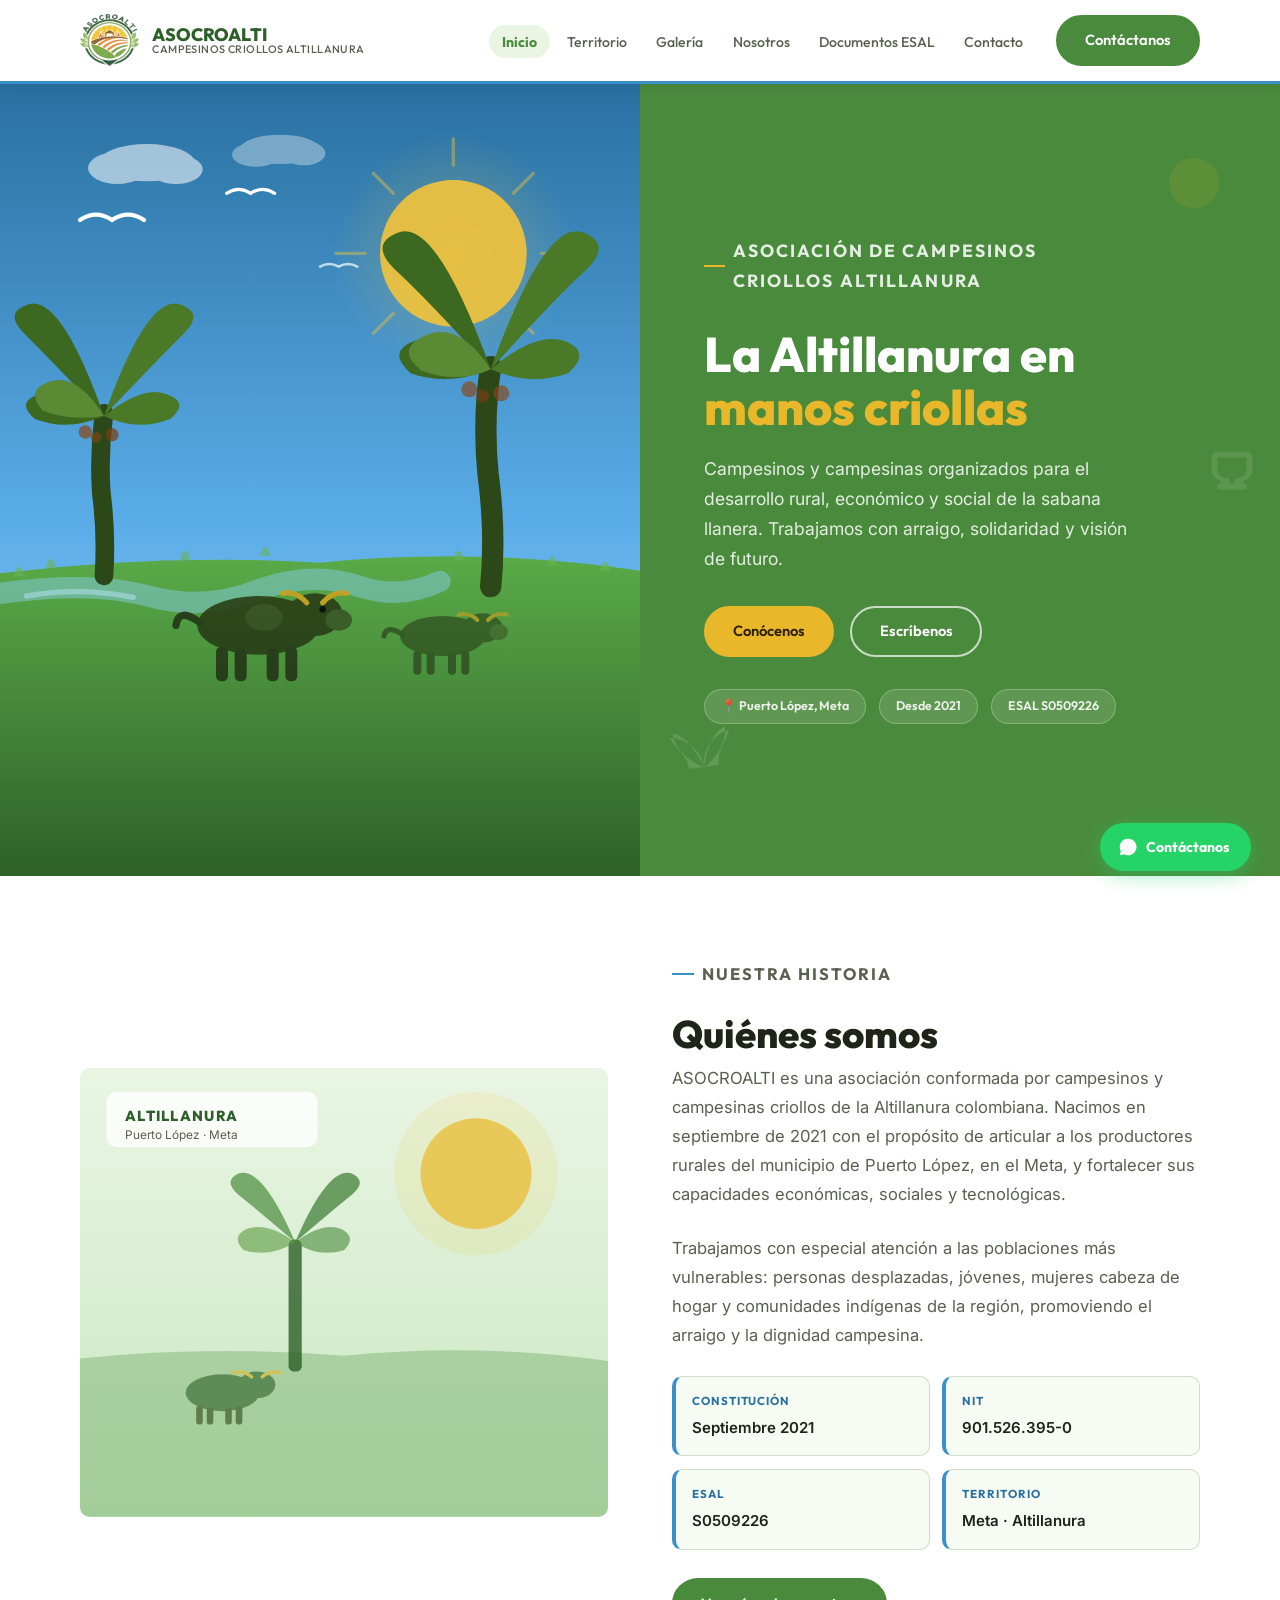
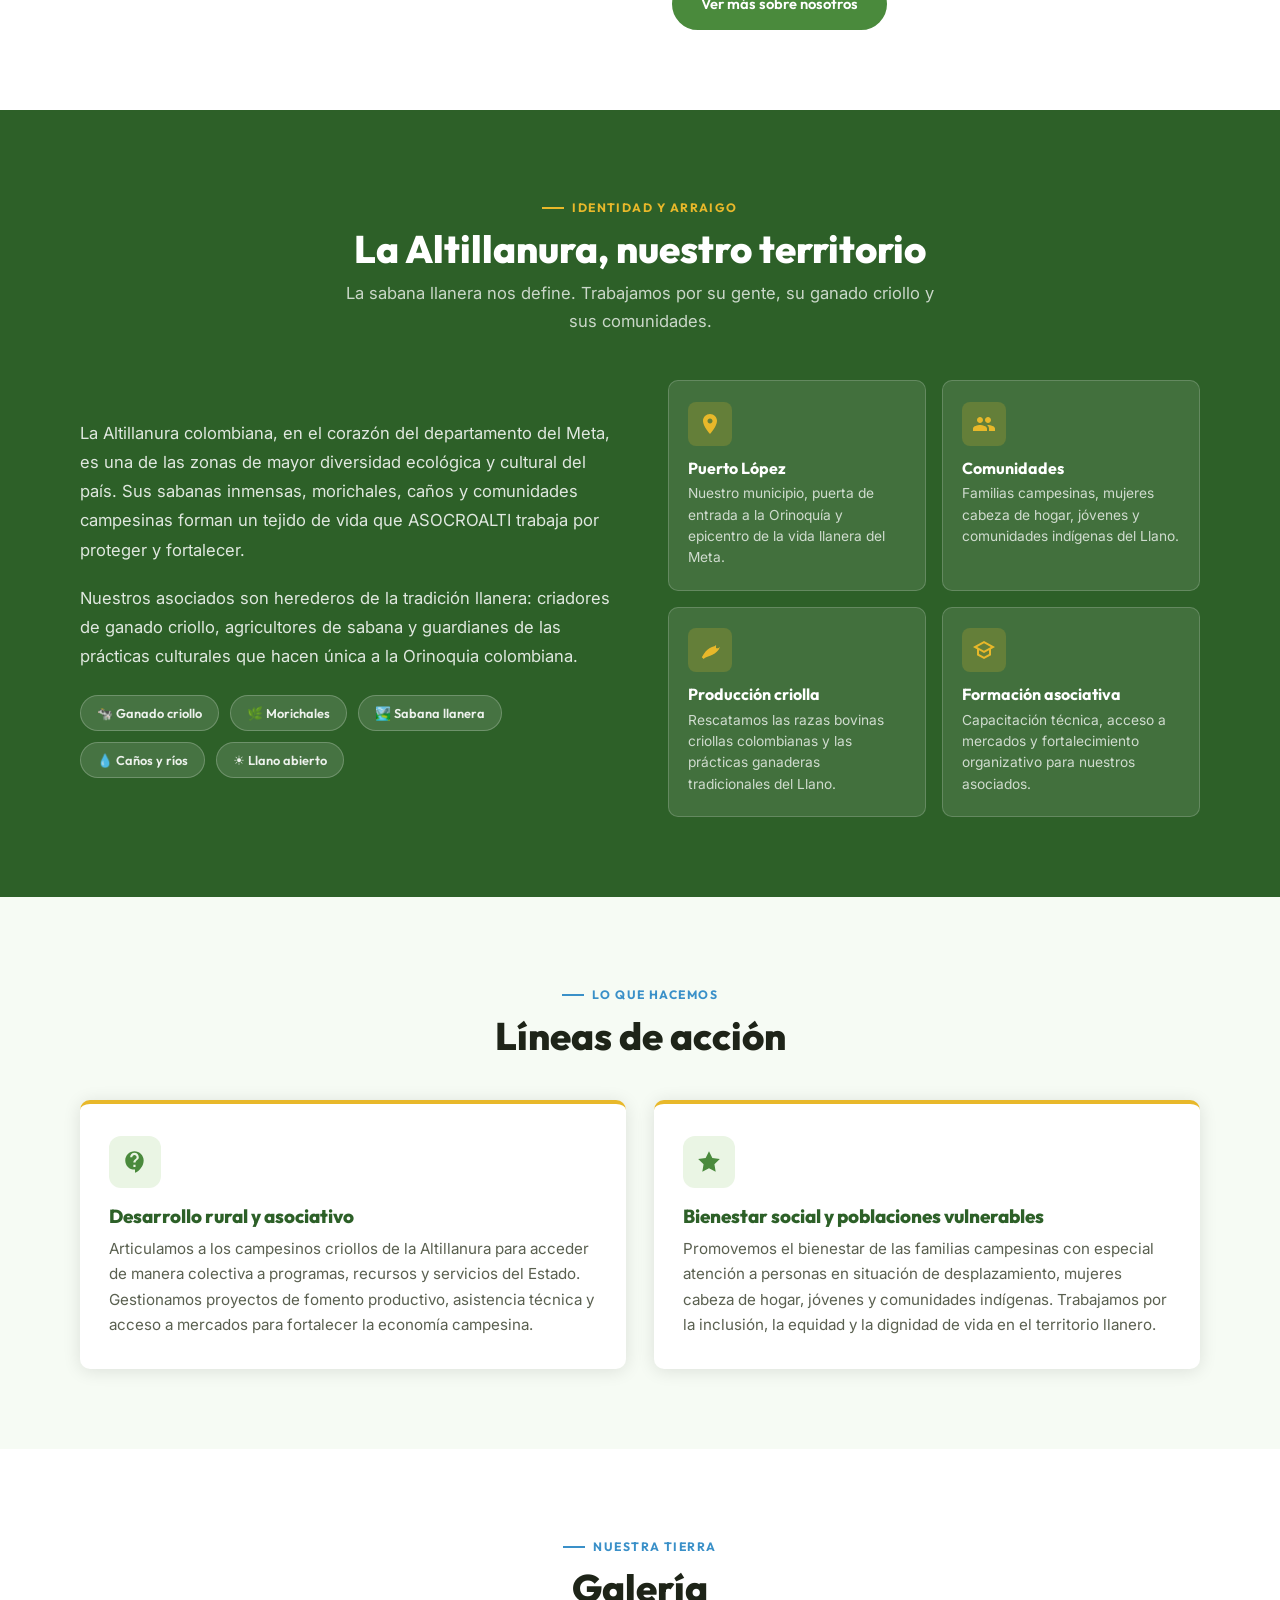
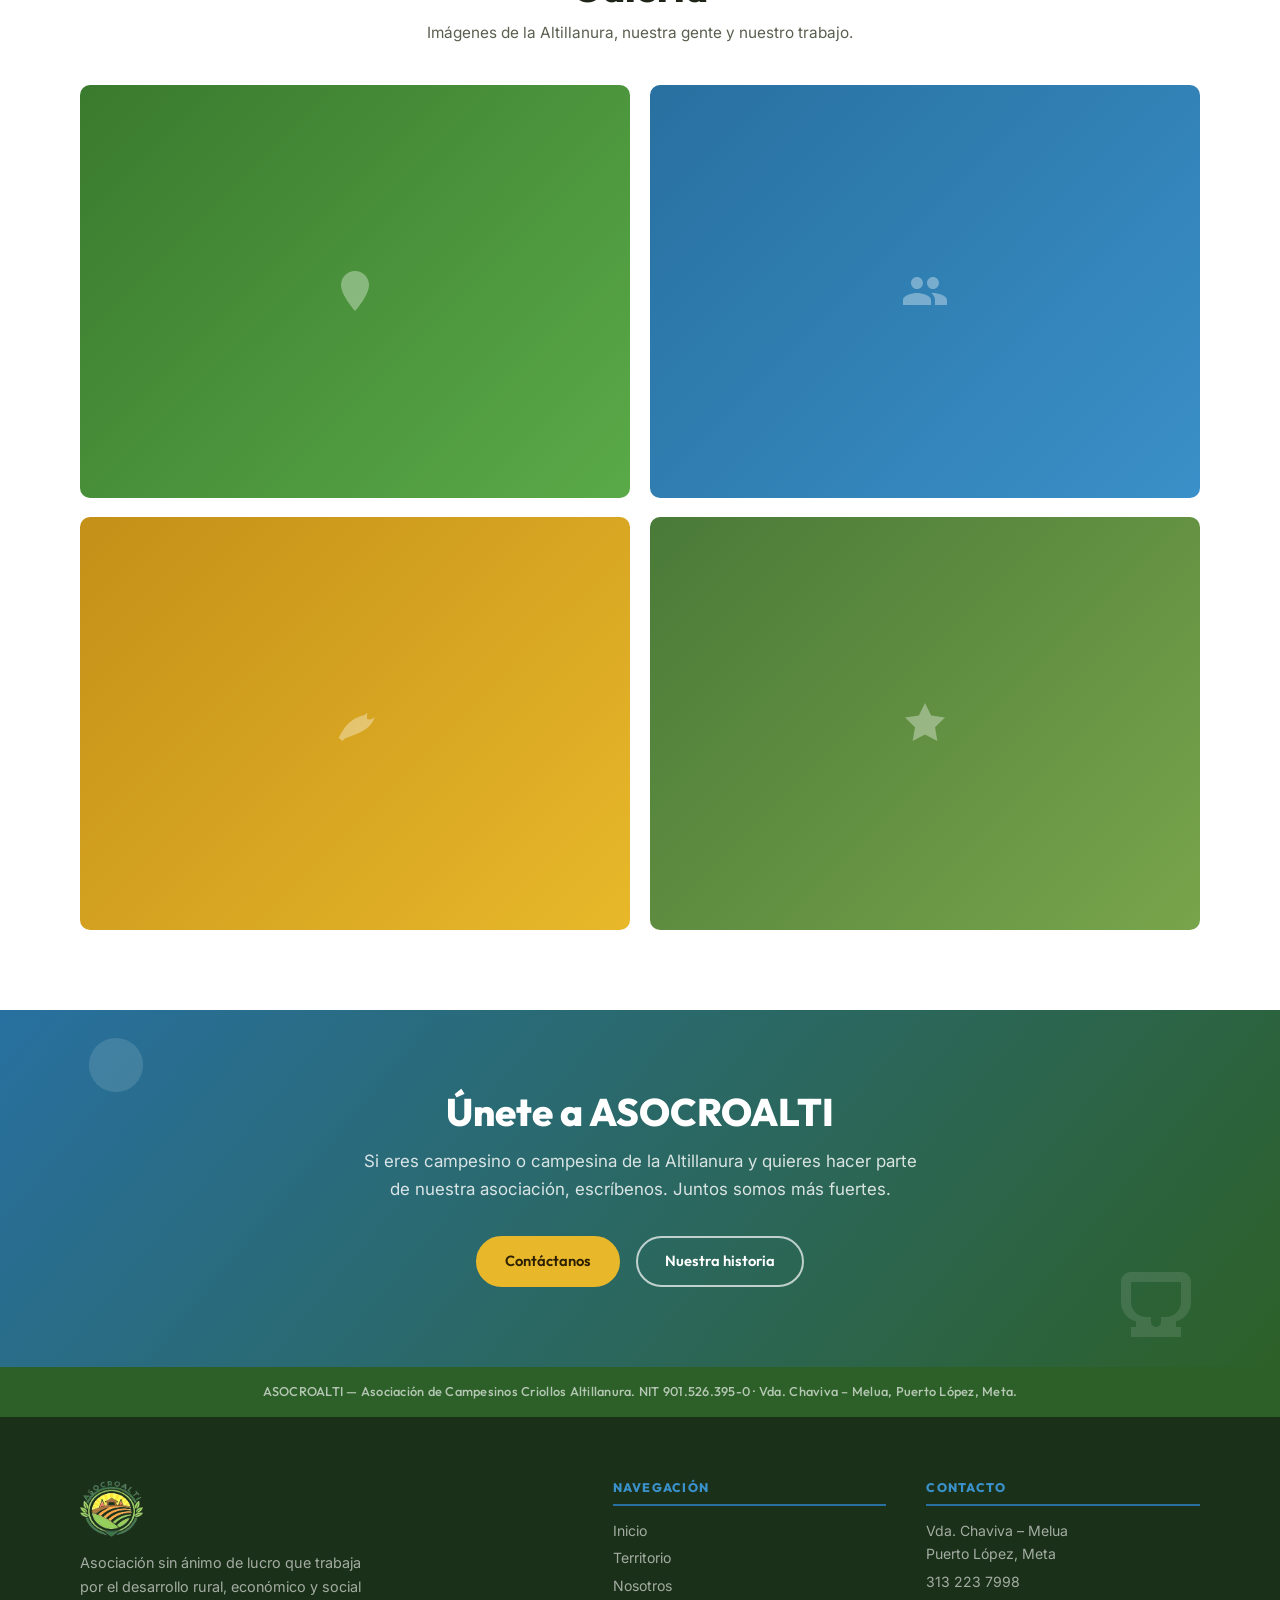
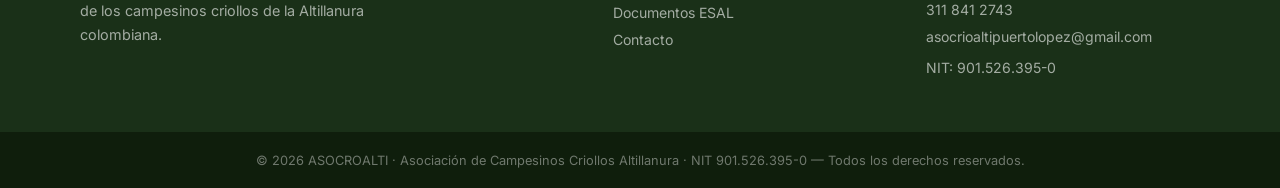
==== commit c826efd2: "Initial Commit" ====
--- a/index.html
+++ b/index.html
@@ -4,7 +4,7 @@
   <meta charset="UTF-8">
   <meta name="viewport" content="width=device-width, initial-scale=1">
   <title>ASOCROALTI — Campesinos Criollos de la Altillanura</title>
-  <meta name="description" content="Asociación Gremial de Campesinos Criollos Altillanura — ASOCROALTI. Puerto López, Meta. NIT 901.526.395-0.">
+  <meta name="description" content="Asociación de Campesinos Criollos Altillanura — ASOCROALTI. Puerto López, Meta. NIT 901.526.395-0.">
   <link rel="preconnect" href="https://fonts.googleapis.com">
   <link rel="preconnect" href="https://fonts.gstatic.com" crossorigin>
   <link href="https://fonts.googleapis.com/css2?family=Outfit:wght@400;500;600;700;800&family=Inter:wght@400;500;600;700&display=swap" rel="stylesheet">
@@ -213,7 +213,7 @@
     </span>
 
     <div>
-      <p class="hero-eyebrow">Asociación Gremial · Meta, Colombia</p>
+      <p class="hero-eyebrow">Asociación de Campesinos Criollos Altillanura</p>
       <h1>La Altillanura en <em>manos criollas</em></h1>
       <p>Campesinos y campesinas organizados para el desarrollo rural, económico y social de la sabana llanera. Trabajamos con arraigo, solidaridad y visión de futuro.</p>
       <div style="display:flex; gap:1rem; flex-wrap:wrap; margin-bottom:2rem">
@@ -277,7 +277,7 @@
       <div class="about-text reveal">
         <p class="sec-label">Nuestra historia</p>
         <h2 class="sec-title">Quiénes somos</h2>
-        <p>ASOCROALTI es una asociación gremial conformada por campesinos y campesinas criollos de la Altillanura colombiana. Nacimos en septiembre de 2021 con el propósito de articular a los productores rurales del municipio de Puerto López, en el Meta, y fortalecer sus capacidades económicas, sociales y tecnológicas.</p>
+        <p>ASOCROALTI es una asociación conformada por campesinos y campesinas criollos de la Altillanura colombiana. Nacimos en septiembre de 2021 con el propósito de articular a los productores rurales del municipio de Puerto López, en el Meta, y fortalecer sus capacidades económicas, sociales y tecnológicas.</p>
         <p>Trabajamos con especial atención a las poblaciones más vulnerables: personas desplazadas, jóvenes, mujeres cabeza de hogar y comunidades indígenas de la región, promoviendo el arraigo y la dignidad campesina.</p>
         <div class="about-datos">
           <div class="about-dato">
@@ -353,7 +353,7 @@
           <div class="territorio-card-icon">
             <svg viewBox="0 0 24 24" width="24" height="24"><path d="M12 3L1 9l4 2.18v6L12 21l7-3.82v-6L23 9 12 3zm6.82 6L12 12.72 5.18 9 12 5.28 18.82 9zM17 15.99l-5 2.73-5-2.73v-3.72L12 15l5-2.73v3.72z"/></svg>
           </div>
-          <h4>Formación gremial</h4>
+          <h4>Formación asociativa</h4>
           <p>Capacitación técnica, acceso a mercados y fortalecimiento organizativo para nuestros asociados.</p>
         </div>
       </div>
@@ -376,7 +376,7 @@
         <div class="linea-card-icon">
           <svg viewBox="0 0 24 24" width="26" height="26"><path d="M11.5 2C6.81 2 3 5.81 3 10.5S6.81 19 11.5 19h.5v3c4.86-2.34 8-7 8-11.5C20 5.81 16.19 2 11.5 2zm1 14.5h-2v-2h2v2zm0-4h-2c0-3.25 3-3 3-5 0-1.1-.9-2-2-2s-2 .9-2 2h-2c0-2.21 1.79-4 4-4s4 1.79 4 4c0 2.5-3 2.75-3 5z"/></svg>
         </div>
-        <h3>Desarrollo rural y gremial</h3>
+        <h3>Desarrollo rural y asociativo</h3>
         <p>Articulamos a los campesinos criollos de la Altillanura para acceder de manera colectiva a programas, recursos y servicios del Estado. Gestionamos proyectos de fomento productivo, asistencia técnica y acceso a mercados para fortalecer la economía campesina.</p>
       </div>
 
@@ -434,9 +434,9 @@
         <div class="gal-placeholder">
           <svg viewBox="0 0 24 24" width="48" height="48"><path d="M12 2L15.09 8.26L22 9.27L17 14.14L18.18 21.02L12 17.77L5.82 21.02L7 14.14L2 9.27L8.91 8.26L12 2z"/></svg>
         </div>
-        <div class="gal-overlay"><span>Actividades gremiales</span></div>
+        <div class="gal-overlay"><span>Actividades asociativas</span></div>
         <!--
-          Reemplazar por <img src="assets/img/galeria-4.jpg" alt="Actividades gremiales" loading="lazy">
+          Reemplazar por <img src="assets/img/galeria-4.jpg" alt="Actividades asociativas" loading="lazy">
         -->
       </div>
     </div>
@@ -468,7 +468,7 @@
 
 <div class="objeto-strip">
   <div class="wrap">
-    <p>ASOCROALTI — Asociación Gremial de Campesinos Criollos Altillanura. NIT 901.526.395-0 · Vda. Chaviva – Melua, Puerto López, Meta.</p>
+    <p>ASOCROALTI — Asociación de Campesinos Criollos Altillanura. NIT 901.526.395-0 · Vda. Chaviva – Melua, Puerto López, Meta.</p>
   </div>
 </div>
 
@@ -478,7 +478,7 @@
       <div class="foot-grid">
         <div class="foot-brand">
           <img src="assets/img/logo-asocroalti.png" alt="ASOCROALTI">
-          <p>Asociación gremial sin ánimo de lucro que trabaja por el desarrollo rural, económico y social de los campesinos criollos de la Altillanura colombiana.</p>
+          <p>Asociación sin ánimo de lucro que trabaja por el desarrollo rural, económico y social de los campesinos criollos de la Altillanura colombiana.</p>
         </div>
         <div class="foot-col">
           <h4>Navegación</h4>
@@ -501,7 +501,7 @@
   </div>
   <div class="foot-bottom">
     <div class="wrap">
-      © <span id="year"></span> ASOCROALTI · Asociación Gremial de Campesinos Criollos Altillanura · NIT 901.526.395-0 — Todos los derechos reservados.
+      © <span id="year"></span> ASOCROALTI · Asociación de Campesinos Criollos Altillanura · NIT 901.526.395-0 — Todos los derechos reservados.
     </div>
   </div>
 </footer>
--- a/styles.css
+++ b/styles.css
@@ -1,6 +1,6 @@
 /* ============================================================
    ASOCROALTI — Styles
-   Asociación Gremial de Campesinos Criollos Altillanura
+   Asociación de Campesinos Criollos Altillanura
    Paleta: verde llanero + dorado + celeste cielo
    Fuentes: Outfit (headings) + Inter (body)
    ============================================================ */
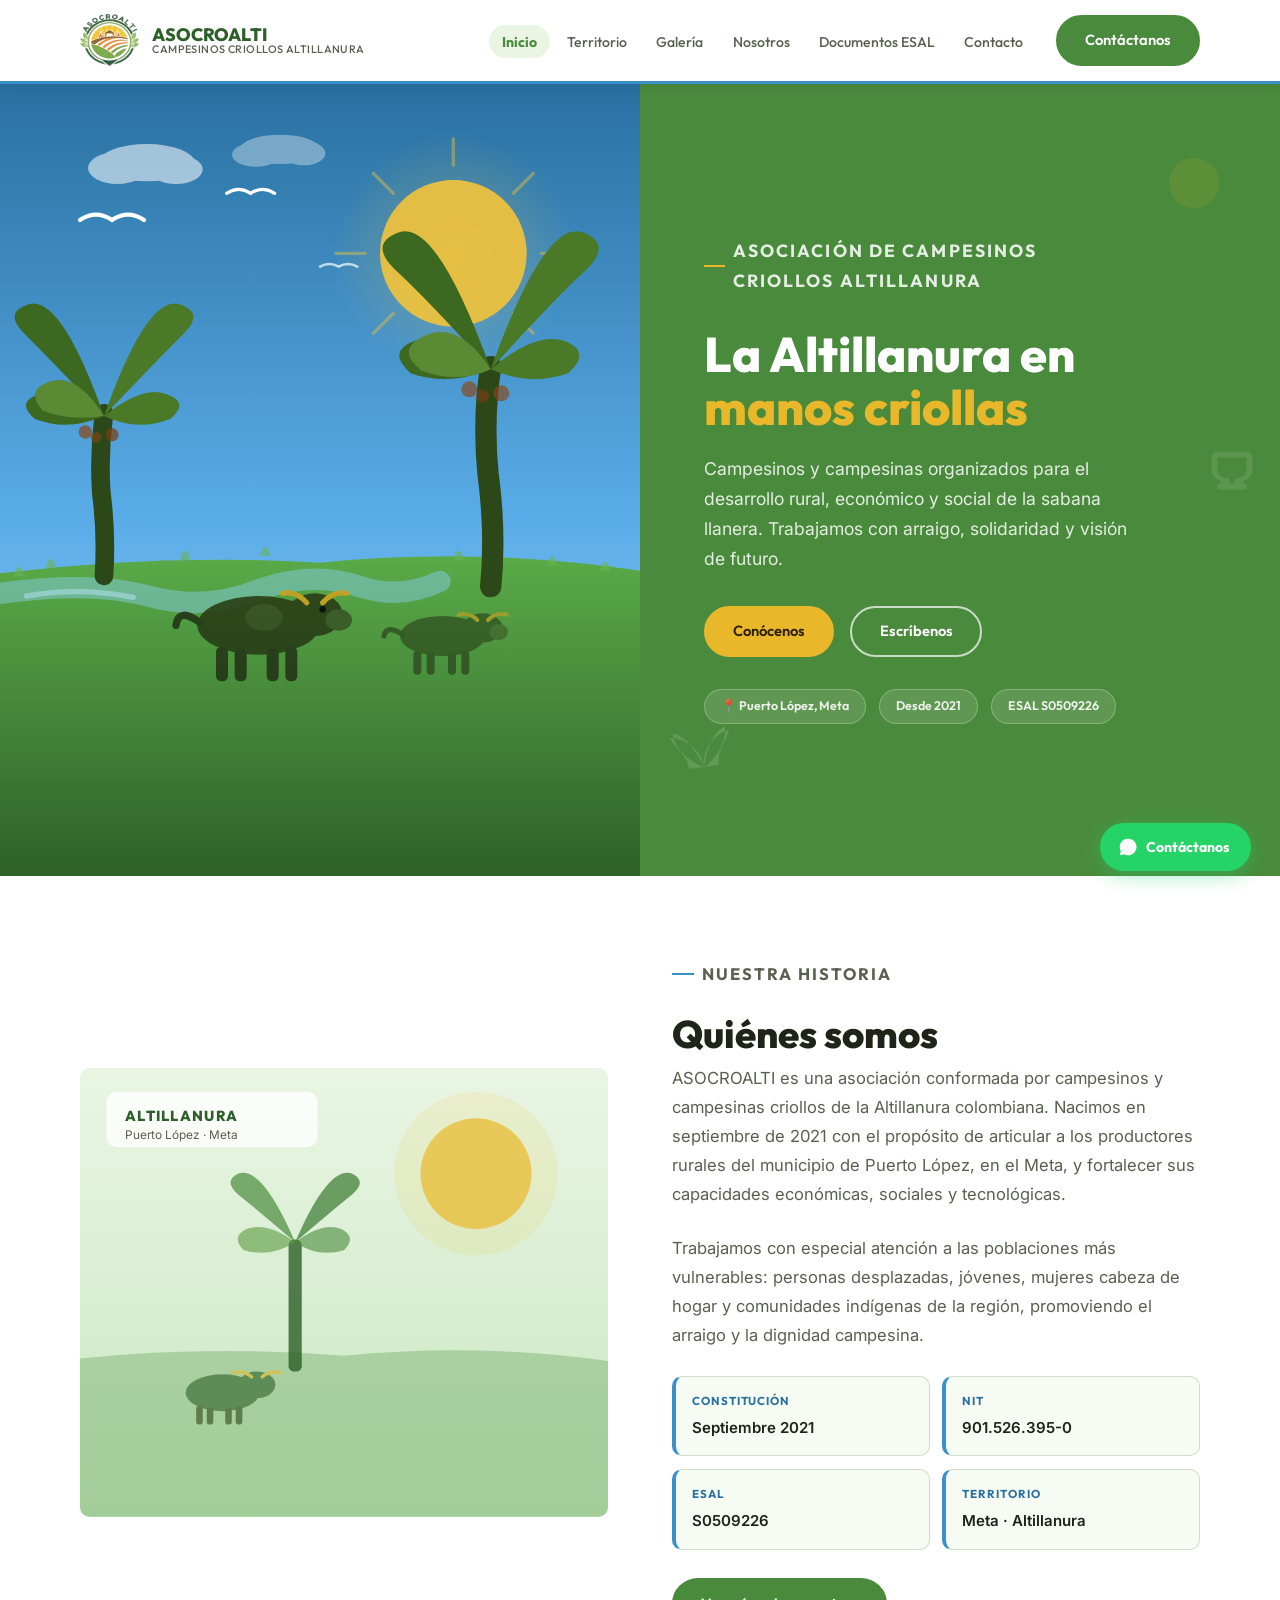
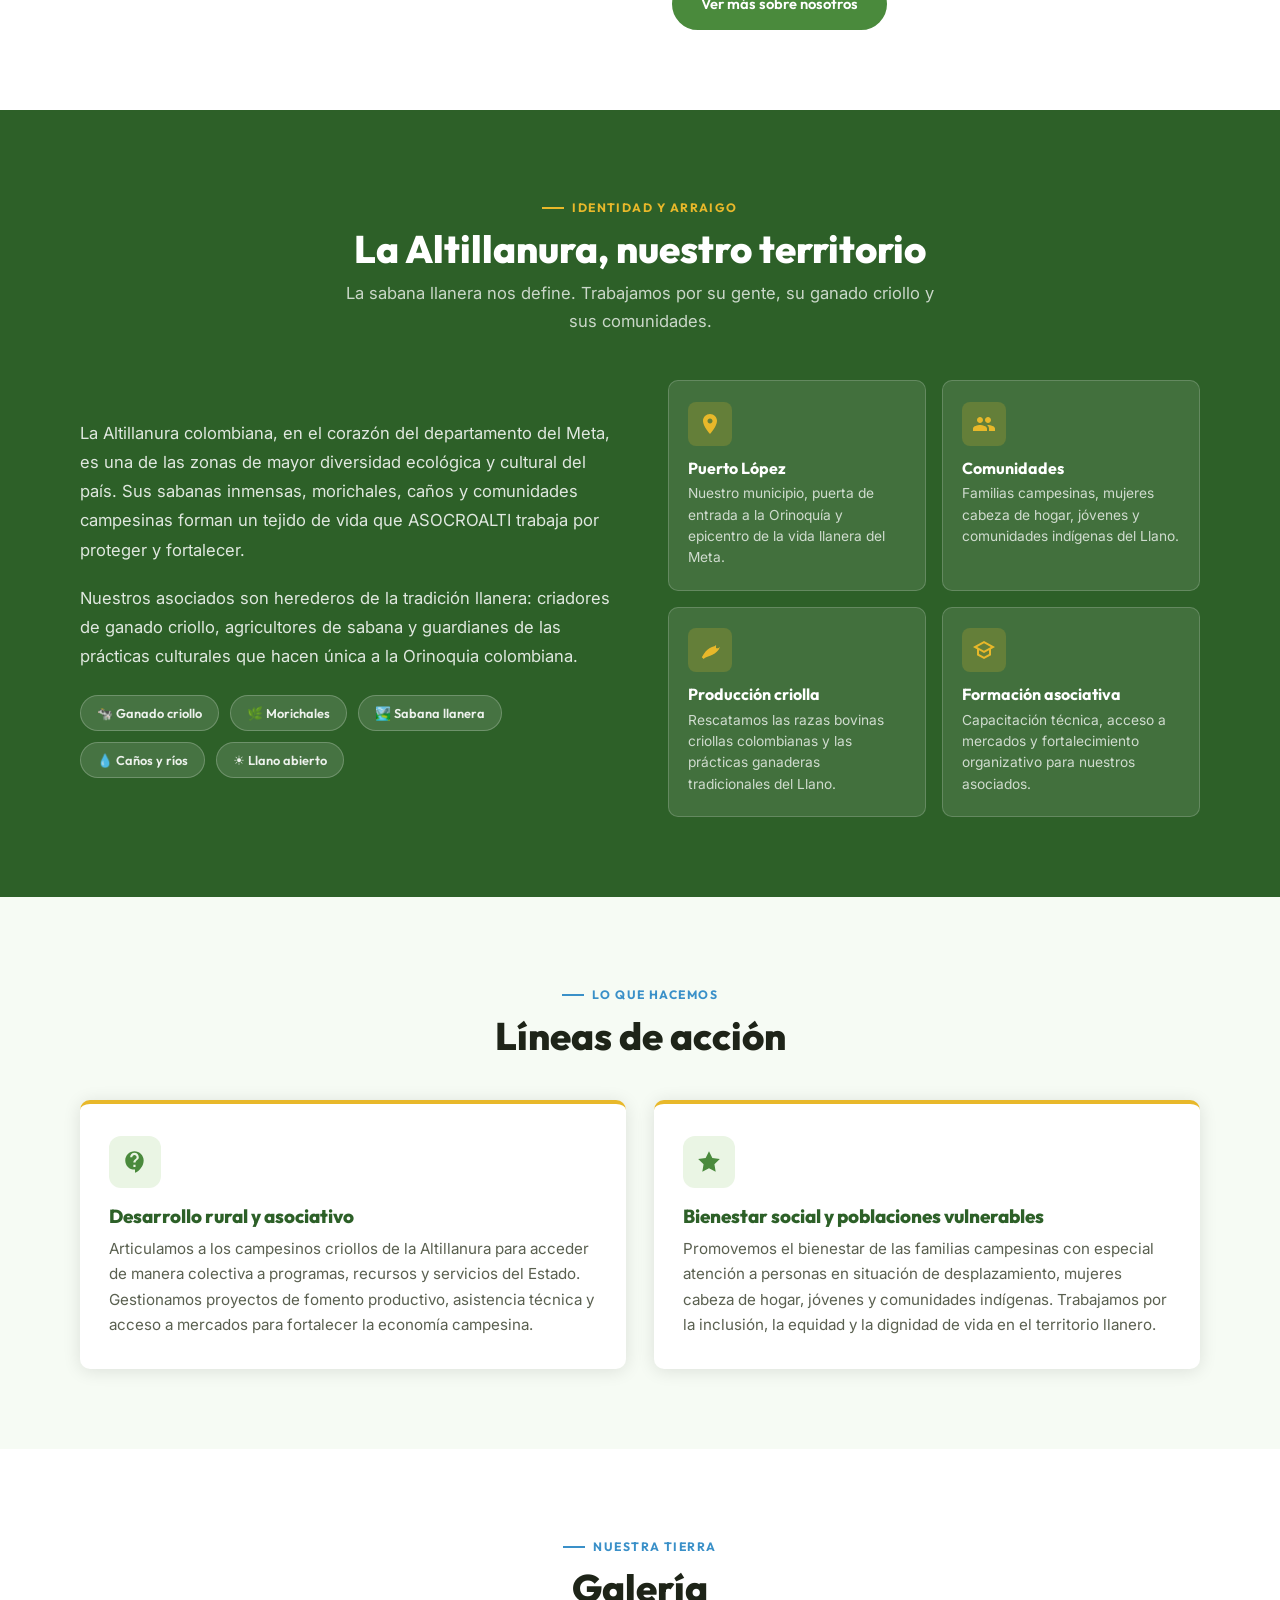
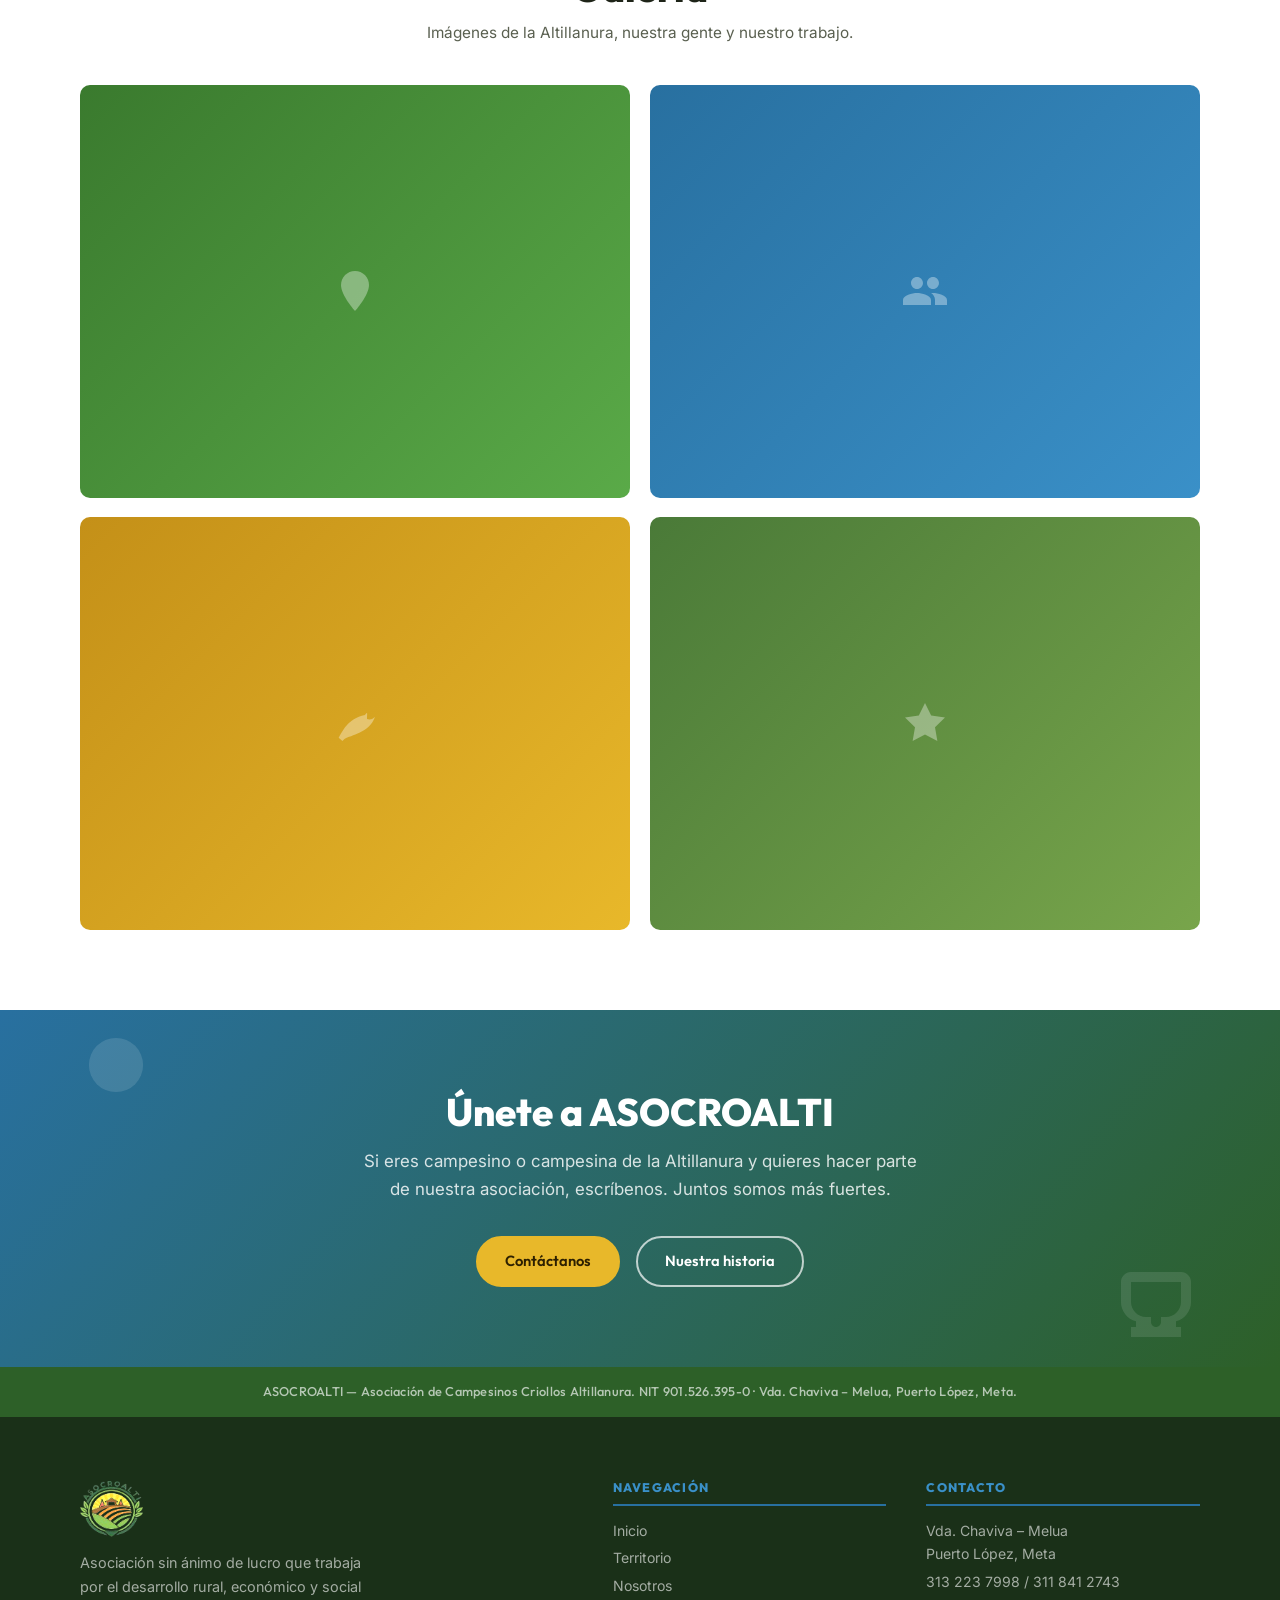
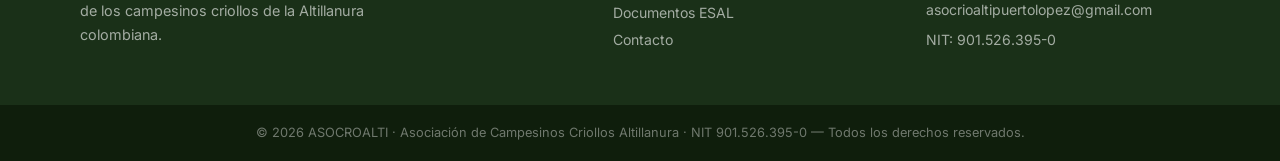
==== commit 6d2490a3: "Initial Commit" ====
--- a/index.html
+++ b/index.html
@@ -491,8 +491,7 @@
         <div class="foot-col">
           <h4>Contacto</h4>
           <p>Vda. Chaviva – Melua<br>Puerto López, Meta</p>
-          <a href="tel:+573132237998" style="margin-top:.4rem">313 223 7998</a>
-          <a href="tel:+573118412743" style="margin-top:.2rem">311 841 2743</a>
+          <p style="margin-top:.4rem"><a href="tel:+573132237998" style="display:inline">313 223 7998</a> / <a href="tel:+573118412743" style="display:inline">311 841 2743</a></p>
           <a href="mailto:asocrioaltipuertolopez@gmail.com" style="margin-top:.3rem">asocrioaltipuertolopez@gmail.com</a>
           <p style="margin-top:.5rem">NIT: 901.526.395-0</p>
         </div>
